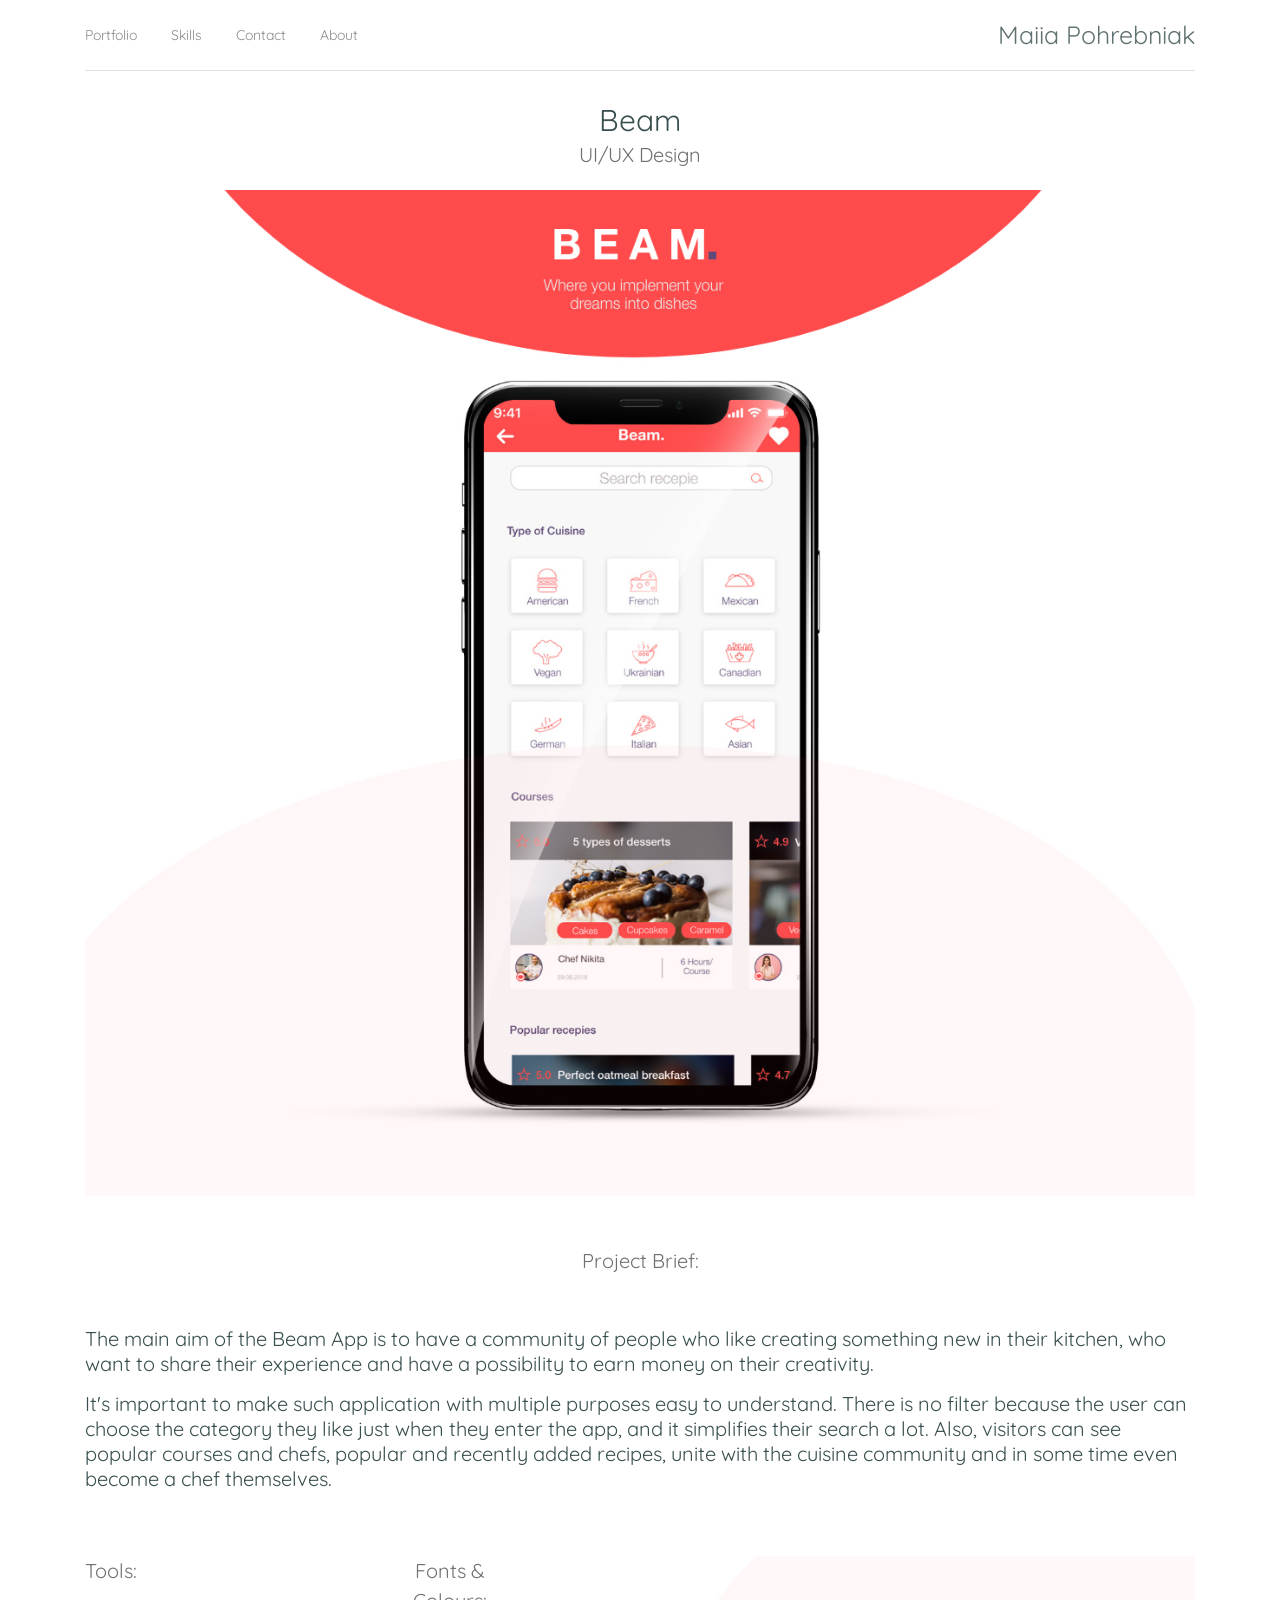
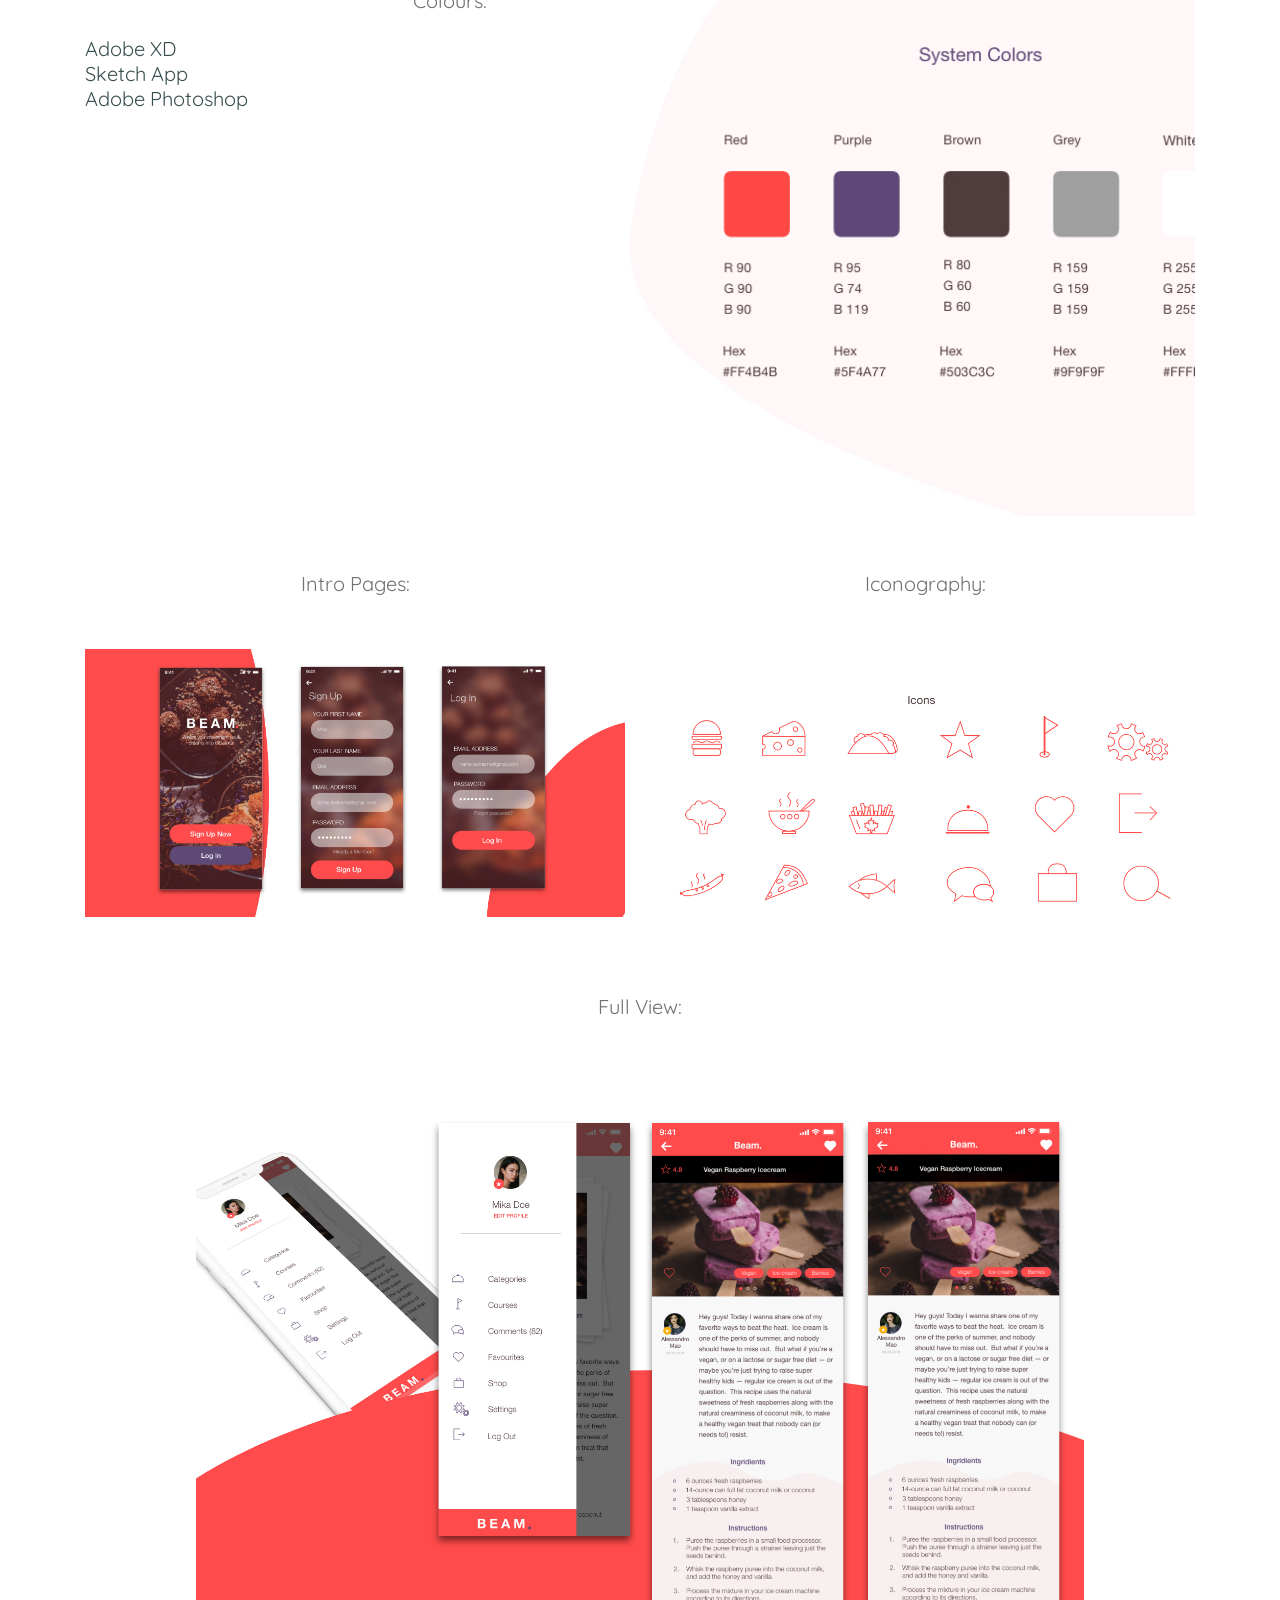
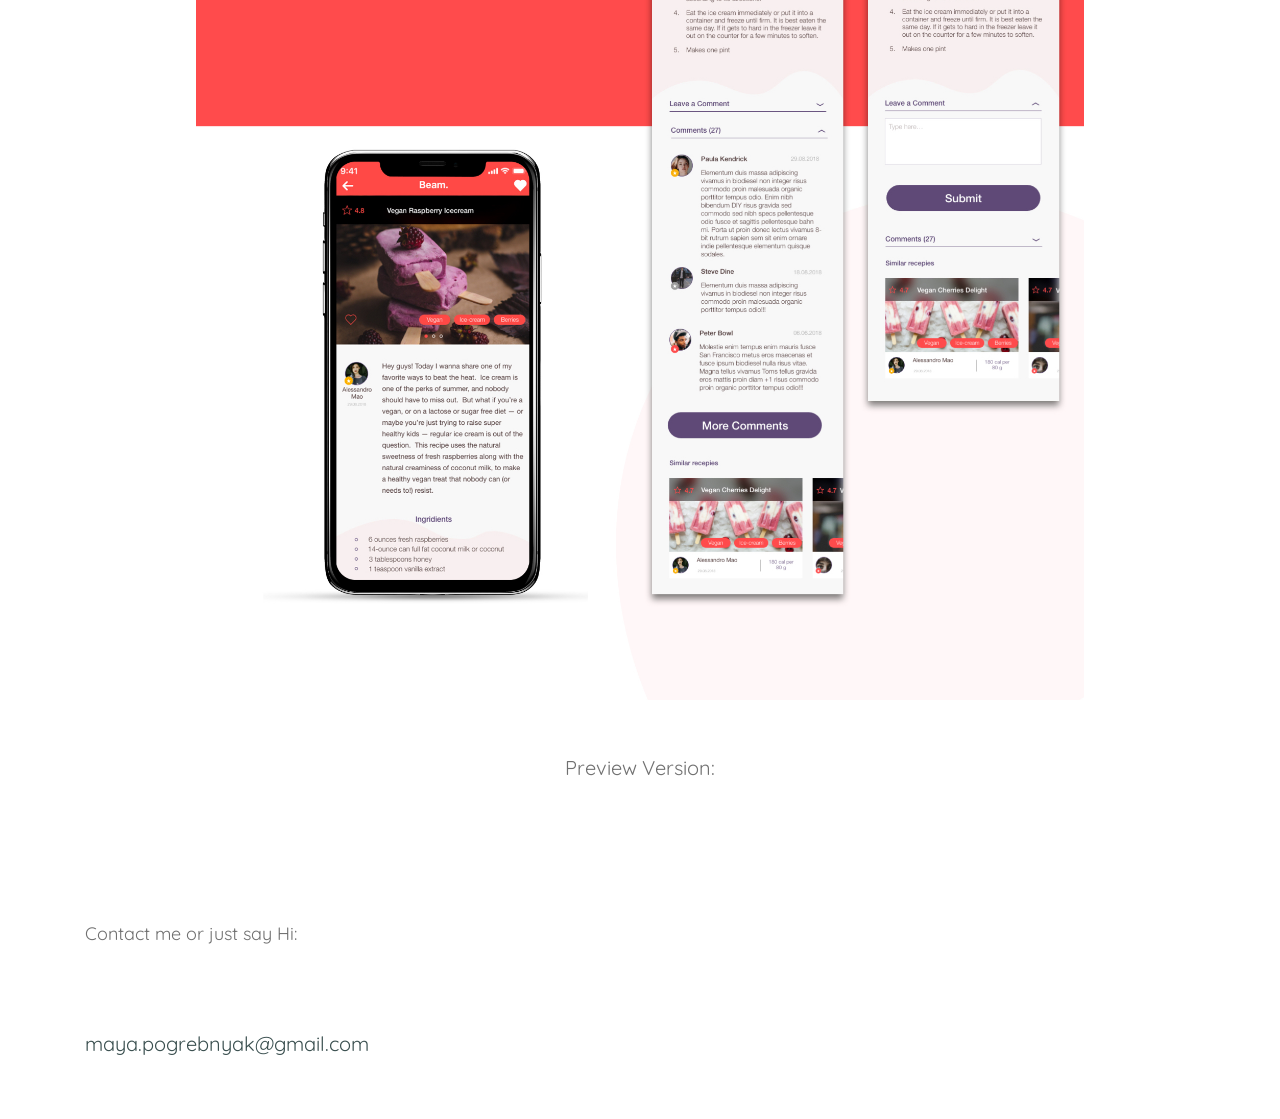
==== beam.html @ 45be72ef "Add the description of the projects" ====
<!DOCTYPE html>
<html lang="en">
<head>
    <meta charset="UTF-8">
    <title>Maiia Pohrebniak</title>
    <meta name="viewport" content="width=device-width, initial-scale=1, shrink-to-fit=no">
    <meta http-equiv="X-UA-Compatible" content="IE=edge,chrome=1" />
    <link rel="stylesheet" href="https://stackpath.bootstrapcdn.com/bootstrap/4.1.3/css/bootstrap.min.css" integrity="sha384-MCw98/SFnGE8fJT3GXwEOngsV7Zt27NXFoaoApmYm81iuXoPkFOJwJ8ERdknLPMO" crossorigin="anonymous">
    <link href="https://fonts.googleapis.com/css?family=Josefin+Slab" rel="stylesheet">
    <link href="https://fonts.googleapis.com/css?family=Inconsolata" rel="stylesheet">
    <link href="https://fonts.googleapis.com/css?family=Quicksand:300,400,500,700" rel="stylesheet">
    <link href="https://fonts.googleapis.com/css?family=Roboto" rel="stylesheet">
    <link href="https://fonts.googleapis.com/css?family=Open+Sans" rel="stylesheet">
    <link rel="stylesheet" href="css/owl.carousel.min.css">
    <link rel="stylesheet" href="css/owl.theme.default.min.css">
    <script src="https://use.fontawesome.com/f912f3b241.js"></script>
    <link rel="stylesheet" href="css/reset.css">
    <link rel="stylesheet" href="css/style.css">
    <script src="js/script.js" defer></script>
    <script src="js/particles.js"></script>
</head>
<body>
<div class="mobile-menu--wrapper">
    <ul class="nav-list">
        <li><a href="portfolio.html" class="scroll">Portfolio</a></li>
        <li><a href="index.html#skills-link" class="scroll">Skills</a></li>
        <li><a href="#contacts-link" class="scroll">Contact</a></li>
        <li><a href="index.html#about-me-link" class="scroll">About</a></li>
    </ul>
</div>
<div class="website-content">
    <header class="container">
        <div class="row">
            <div class="col-12">
                <div id='header-wrapper' class="header-wrapper">
                    <div class="row">
                        <i class="fa fa-bars fa-4x menu-toggler d-md-none col-3"></i>
                        <nav class="col-12 col-md-8 d-none d-md-block">
                            <ul class="nav-list">
                                <li><a href="portfolio.html" class="scroll">Portfolio</a></li>
                                <li><a href="index.html#skills-link" class="scroll">Skills</a></li>
                                <li><a href="#contacts-link" class="scroll">Contact</a></li>
                                <li><a href="index.html#about-me-link" class="scroll">About</a></li>
                            </ul>
                        </nav>
                        <div class="col-9 col-md-4">
                            <div class="logo"><a href="index.html">Maiia Pohrebniak</a></div>
                        </div>
                    </div> <!-- row end -->
                </div><!-- header-wrapper end -->
            </div>
        </div>
    </header>
    <div class="container">
        <!--<div id="particles-js"></div>-->
        <div id="main-wrapper" class="row main-works-wrapper">
            <div class="work-main-info-wrapper col-12">
                <div class="row">
                    <div class="work-title-wrapper col-12">
                        <h1 class="work-title ">Beam</h1>
                        <p class="work-design">UI/UX Design</p>
                    </div>
                    <a href="imgs/Main@2x.jpg" target="_blank" class="intro-img-block col-12">
                        <img src="imgs/Main@2x.jpg" alt="">
                    </a>
                </div>
            </div>


            <div class="col-12 work-main-info-wrapper">
                <div class="row">
                    <h2 class="project-title col-12">Project Brief:</h2>
                    <div class="work-description col-12">
                        <p>The main aim of the Beam App is to have a community of people who like creating
                            something new in their kitchen, who want to share their experience and have a
                            possibility to earn money on their creativity.</p>
                        <p>It's important to make such application with multiple purposes easy to understand.
                            There is no filter because the user can choose the category they like just when they
                            enter the app, and it simplifies their search a lot. Also, visitors can see popular courses
                            and chefs, popular and recently added recipes, unite with the cuisine community and in
                            some time even become a chef themselves.</p>
                    </div>
                    <div class="work-tools-wrapper col-12 col-md-3">
                        <h2 class="project-title">Tools:</h2>
                        <ul class="tools-description">
                            <li>Adobe XD</li>
                            <li>Sketch App</li>
                            <li>Adobe Photoshop</li>
                        </ul>
                    </div>
                    <div class="work-fonts-wrapper col-12 col-md-2">
                        <h2 class="project-title">Fonts & <br> Colours:</h2>
                    </div>
                    <a href="imgs/Icons_set@2x.png" target="_blank" class="work-fonts-colours-img-wrapper col-12 col-md-7">
                        <img src="imgs/Icons_set@2x.png" alt="">
                    </a>
                </div>
            </div>
            <div class="work-main-info-wrapper col-12">
                <div class="row">
                    <div class="main-page-wrapper col-12 col-md-6">
                        <h2 class="project-title">Intro Pages:</h2>
                        <a  href="imgs/main_pages@2x.jpg" target="_blank"  class="main-page-img-block">
                            <img src="imgs/main_pages@2x.jpg" alt="">
                        </a>
                    </div>
                    <div class="main-page-wrapper col-12 col-md-6">
                        <h2 class="project-title">Iconography:</h2>
                        <a  href="imgs/Icons_Beam.png" target="_blank"  class="main-page-img-block">
                            <img src="imgs/Icons_Beam.png" alt="">
                        </a>
                    </div>
                </div>
            </div>

            <div class="work-main-info-wrapper col-12">
                <div class="row">
                    <div class="main-page-wrapper col-12">
                        <h2 class="project-title">Full View:</h2>
                        <a  href="imgs/Other_pages@2x.jpg" target="_blank"
                            class="main-page-img-block main-page-img-block-sm">
                            <img src="imgs/Other_pages@2x.jpg" alt="">
                        </a>
                    </div>
                </div>
            </div>
            <div class="work-main-info-wrapper col-12">
                <div class="row">
                    <div class="main-page-wrapper col-12">
                        <div class="row">
                            <h2 class="project-title col-12">Preview Version:</h2>
                            <a  href="imgs/Cuisine_video.gif" target="_blank"  class=" img-gif col-12">
                                <img src="imgs/Cuisine_video.gif" alt="">
                            </a>
                            <!--<a  href="imgs/Presentation_main%20–%205@2x.jpg" target="_blank"-->
                            <!--class="main-page-img-block mobile-img col-12 ">-->
                            <!--<img src="imgs/Presentation_main%20–%205@2x.jpg" alt="">-->
                            <!--</a>-->

                        </div>

                    </div>
                </div>
            </div>





        </div> <!-- main-wrapper ends -->

        <footer id="contacts-link" class="row">

            <div class="contacts-block col-12">
                <div class="footer-title-block">
                    <h2 class="footer-title">Contact me or just say Hi:</h2>
                </div>
                <div class="contacts-wrapper">
                    <!--<div class="contacts-block">-->
                    <!--&lt;!&ndash;<h3 class="contacts-title">Phone:</h3>&ndash;&gt;-->
                    <!--<div class="contacts-text">+1236.866.0409</div>-->
                    <!--</div>-->
                    <div class='socials-wrapper'>
                        <ul class="socials-block">
                            <li><a href="https://www.facebook.com/mia.bee.988" class='socials soc-fb'  target='_blank'><i class="fa fa-facebook-f" aria-hidden="true"></i></a></li>
                            <!--<li><a href="https://github.com/ask888" class='socials soc-git' target='_blank'><i class="fa fa-github-square" aria-hidden="true"></i></a></li>-->
                            <li><a href="https://www.behance.net/mayapogreb0b42" class='socials soc-insta' target='_blank'><i class="fa fa-behance" aria-hidden="true"></i></a></li>
                            <li><a href="https://www.linkedin.com/in/maiia-pohrebniak-919833a4/" class='socials soc-linkin' target='_blank'><i class="fa fa-linkedin" aria-hidden="true"></i></a></li>


                        </ul>
                    </div>
                    <div class="contacts-block">
                        <!--<h3 class="contacts-title">E-mail:</h3>-->
                        <div class="contacts-text">maya.pogrebnyak@gmail.com</div>
                    </div>

                </div>
            </div>


            <!--<div class="copyrights-wrapper">-->
            <!--<p class="copyrights">Copyrights &copy; 2017-2018 All Rights Reserved</p>-->
            <!--</div>-->
        </footer>

    </div>
</div>
<script src="js/jquery.min.js"></script>
<script src="js/owl.carousel.min.js"></script>
<!--<script src="https://code.jquery.com/jquery-3.3.1.slim.min.js" integrity="sha384-q8i/X+965DzO0rT7abK41JStQIAqVgRVzpbzo5smXKp4YfRvH+8abtTE1Pi6jizo" crossorigin="anonymous"></script>-->
<script src="https://cdnjs.cloudflare.com/ajax/libs/popper.js/1.14.3/umd/popper.min.js" integrity="sha384-ZMP7rVo3mIykV+2+9J3UJ46jBk0WLaUAdn689aCwoqbBJiSnjAK/l8WvCWPIPm49" crossorigin="anonymous"></script>
<script src="https://stackpath.bootstrapcdn.com/bootstrap/4.1.3/js/bootstrap.min.js" integrity="sha384-ChfqqxuZUCnJSK3+MXmPNIyE6ZbWh2IMqE241rYiqJxyMiZ6OW/JmZQ5stwEULTy" crossorigin="anonymous"></script>

</body>
</html>
---- css/style.css ----
/* fonts */
/*font-family: 'Inconsolata', monospace;
font-family: 'Josefin Slab', serif;
font-family: 'Quicksand', sans-serif;
font-family: 'Open Sans', sans-serif;
font-family: 'Open Sans', sans-serif;*/
li {
    list-style: none;
}

/* basic styles */
* {
    box-sizing: border-box;
}

.clearfix::after {
    clear: both;
    display: block;
    content: "";
}

/* basic styles end */
/* header */
.particles-block {
    left: 0;
    position: absolute;
    z-index: -2;
}
header {
    position: fixed;
    left: 50%;
    transform: translateX(-50%);
    z-index: 170;
}
.header-wrapper {
    border-bottom: 1px solid #dadada;
    background: #ffffff;
    opacity: 0.8;
    transition: all ease .5s;
}

.nav-list li {
    display: inline-block;
    margin-right: 50px;
}

.nav-list a {
    text-decoration: none;
    font: 17px/70px 'Quicksand', sans-serif;
    /*font: 20px/70px "Inconsolata", monospace;*/
    color: #707070;
    position: relative;
}

.nav-list a:after {
    background-color: black;
    display: block;
    content: "";
    height: 2px;
    width: 0%;
    left: 50%;
    position: absolute;
    -webkit-transition: width 0.3s ease-in-out;
    -moz--transition: width 0.3s ease-in-out;
    transition: width 0.3s ease-in-out;
    -webkit-transform: translateX(-50%);
    -moz-transform: translateX(-50%);
    transform: translateX(-50%);
}

.nav-list a:hover:after,
.nav-list a:focus:after {
    width: 100%;
}

.logo {
    font: 31px/70px 'Quicksand', sans-serif;
    /*font: 35px/35px "Inconsolata", monospace;*/
    /*float: right;*/
    /*text-transform: uppercase;*/
    justify-content: flex-end;
    display: flex;
}

.logo a {
    text-decoration: none;
    color: #394E4E;
}

#slider-wrapper {
    padding-top: 100px;
    text-align: center;
    /*margin-bottom: 80px;*/

}

.slider-list li {
    font-size: 70px;
    line-height: 1.2;
    font-family: 'Open Sans', sans-serif;
    /*font-family: 'Josefin Slab', serif;*/
    font-weight: bold;
}
.owl-carousel .owl-stage-outer  {
    margin-bottom: 80px;
}

/* header end */
/* main */
.main-text {
    padding: 200px 0 100px;
    text-align: center;
}

h1 {
    font-size: 70px;
    line-height: 1.2;
    font-family: "Josefin Slab", serif;
    font-weight: bold;
}

.green {
    background: linear-gradient(to right, #25e7d8 20%, #82f07d 40%, #82f07d 60%, #25e7d8 80%);
    background-size: 200% auto;
    background-clip: text;
    text-fill-color: transparent;
    -webkit-background-clip: text;
    -webkit-text-fill-color: transparent;
    animation: shine 12s linear infinite;
}

.green a {
    color: blue;
}

.purple {
    background: linear-gradient(to right, #E92BFF 20%, #4646FF 40%, #4646FF 60%, #E92BFF 80%);
    background-size: 200% auto;
    background-clip: text;
    text-fill-color: transparent;
    -webkit-background-clip: text;
    -webkit-text-fill-color: transparent;
    animation: shine 12s linear infinite;
}

.portfolio-wrapper {
    display: flex;
    flex-direction: row;
    flex-wrap: wrap;
    justify-content: space-between;
}

.img-wrapper {
    overflow: hidden;
    height: 400px;
    opacity: 1;
    margin-bottom: 70px;
}
.img-wrapper a {
    display: block;
}
/*.img-wrapper:hover {*/
    /*opacity: 1;*/
/*}*/

.img-block {
    background: #ffffff;
    border: 1px solid #dcd8d8;
    z-index: 3;
    display: block;
    cursor: pointer;
    min-height: 300px;
    -moz-transition: all 0.9s ease-out;
    -o-transition: all 0.9s ease-out;
    -webkit-transition: all 0.9s ease-out;
    background-repeat: no-repeat;
    position: relative;
}
.img-block img {
    width: 100%;
    max-height: 300px;
    object-fit: contain;
    transition: 0.6s;
    display: block;
    margin: 0 auto;
}

.img-block img:hover {
    opacity: 0;
    -webkit-transform: scale(1.05);
    -moz-transform: scale(1.05);
    -ms-transform: scale(1.05);
    -o-transform: scale(1.05);
    transform: scale(1.05);
    transition: 0.6s;
}

/*.img-block:hover > .portfolio-text {*/
    /*top: 0px;*/
    /*min-height: 80px;*/
    /*transition: 0.6s;*/
    /*padding-left: 20px;*/
    /*padding-top: 20px;*/
/*}*/

.img-description {
    display: block;
    text-align: center;
    /*margin-top: 30px;*/
    text-decoration: none;
    color: #3d4f5f;
    font: 20px/30px 'Quicksand', sans-serif;
    cursor: pointer;
    top: 50%;
    left: 50%;
    transform: translate(-50%, -50%);
    /*opacity: 0;*/
    z-index: -40;
    position: absolute;
}

.img-description:after {
    background-color: black;
    display: block;
    content: "";
    height: 2px;
    width: 0%;
    left: 50%;
    position: absolute;
    -webkit-transition: width 0.3s ease-in-out;
    -moz--transition: width 0.3s ease-in-out;
    transition: width 0.3s ease-in-out;
    -webkit-transform: translateX(-50%);
    -moz-transform: translateX(-50%);
    transform: translateX(-50%);
}

.img-description:hover:after,
.img-description:focus:after {
    width: 100%;
}


/*.portfolio-text {*/
    /*position: absolute;*/
    /*color: #ffffff;*/
    /*top: -100px;*/
    /*font-size: 20px;*/
    /*background-color: rgba(0, 0, 0, 0.61);*/
    /*width: 100%;*/
    /*-webkit-transition: height, top 0.5s ease-in-out;*/
    /*-moz--transition: height, top 0.5s ease-in-out;*/
    /*transition: height, top 0.5s ease-in-out;*/
    /*padding: 10px;*/
    /*font-family: "Josefin Slab", serif;*/
/*}*/

.skills-wrapper, #about-me-link, #slider-wrapper {
    margin-bottom: 50px;
}
/*.about-me-text-block {*/
    /*width: 70%;*/
    /*margin-left: 50px;*/
/*}*/
/*.about-me-img-block {*/
    /*width: 30%;*/
/*}*/
.about-me-img-block img {
    width: 100%;
}

.about-me-wrapper {
    display: flex;

}

.skills-wrapper .skills-title, .about-me-title, .footer-title {
    font: 20px/70px 'Quicksand', sans-serif;
    color: #707070;
}
.about-me-text {
    font: 20px/32px 'Quicksand', sans-serif;
    margin-bottom: 20px;
    color: #394E4E;
}
.skills-wrapper .skills-list {
    padding-left: 0;
}
.skills-wrapper .skills-list li {
    font: bold 60px/75px 'Quicksand', serif;
    color: #394E4E;
    letter-spacing: 1px;
    display: inline-block;
    padding-right: 38px;
    position: relative;
    margin-right: 17px;
}
.skills-wrapper .skills-list li:after {
    content: "";
    width: 18px;
    height: 18px;
    position: absolute;
    top: 50%;
    right: 2px;
    margin-top: -6px;
    display: block;
    background: #000;
    -webkit-border-radius: 50%;
    -moz-border-radius: 50%;
    border-radius: 50%;
}
/* added slider styles */

.slider-link {
    display: flex;
    text-decoration: none;
    cursor: pointer!important;
}
.slider-link:hover {
    text-decoration: none;
    cursor: pointer!important;
}
.slider-img {
    width: 60%;
}
.owl-carousel .owl-item img {
    max-width: 100%;
    width: auto;
    max-height: 400px;
    margin: 0 auto;
}

.slider-text {
    width: 40%;
    display: flex;
    justify-content: center;
    flex-direction: column;
}
.slider-text h2 {
    margin-bottom: 20px;
}
.slider-text h2, .slider-text p {
    font: 20px/30px 'Quicksand';
}
.slider-text h2{
    background: linear-gradient(to right, #65b1b3 20%,#4646FF 40%,#4646FF 60%, #65b1b3 80%);
}
.slider-text p{
    background: linear-gradient(to right, #4646ff 20%, #65b1b3 40%, #65b1b3 60%, #4646ff 80%);
}
.slider-text h2, .slider-text p {
    text-decoration: none;
    background-size: 200% auto;
    background-clip: text !important;
    text-fill-color: transparent !important;
    -webkit-background-clip: text !important;
    -webkit-text-fill-color: transparent !important;
    animation: shine 12s linear infinite;
    color: blue;
}

.owl-carousel .owl-nav button.owl-prev{
    background: url('../imgs/arrow_prev.svg') no-repeat 0 0;
    display: inline-block;
    width: 82px;
    height: 15px;
    float: left;
    cursor: pointer;
}
.owl-carousel .owl-nav button.owl-next{
    background: url('../imgs/arrow_next.svg') no-repeat 0 0;
    display: inline-block;
    width: 82px;
    height: 15px;
    float: right;
    cursor: pointer;
}
.owl-nav::after {
    clear: both;
    display: block;
    content: "";
}
.owl-carousel .owl-nav button.owl-prev:focus, .owl-carousel .owl-nav button.owl-next:focus {
    outline: none;
    cursor: pointer;
}

/* added slider styles end */


.slider-list .owl-item:nth-child(9n + 1) a {
    background: linear-gradient(to right,#25e7d8 20%,#82f07d 40%,#82f07d 60%,#25e7d8 80%);
}

.slider-list .owl-item:nth-child(9n + 2) a {
    background: linear-gradient(to right,#E92BFF 20%,#4646FF 40%,#4646FF 60%,#E92BFF 80%);
}

.slider-list .owl-item:nth-child(9n + 3) a {
    color: #fae163;
    background: linear-gradient(to right, #fae163 20%,#f60045 40%,#f60045 60%,#FAE163 80%);
}

.slider-list .owl-item:nth-child(9n + 4) a {
    color: #f60045;
    background: linear-gradient(to right, #fa4ac7 20%,#f60045 40%,#f60045 60%,#fa4ac7 80%);
}

.slider-list .owl-item:nth-child(9n + 5) a {
    color: #06a2ff;
    background: linear-gradient(to right,#1ae5dc 20%,#06a2ff 40%,#06a2ff 60%,#1ae5dc 80%);
}

.slider-list .owl-item:nth-child(9n + 6) a {
    color: #d90662;
    background: linear-gradient(to right, #d90662 20%,#de1fc4 40%,#de1fc4 60%,#d90662 80%);
}

.slider-list .owl-item:nth-child(9n + 7) a {
    color: #f42f5e;
    background: linear-gradient(to right,#f42f5e 20%,#ff7620 40%,#ff7620 60%,#f42f5e 80%);
}

.slider-list .owl-item:nth-child(9n + 8) a {
    color: #ff9a2e;
    background: linear-gradient(to right, #fae163 20%,#ff9a2e 40%,#ff9a2e 60%, #fae163 80%);
}

.slider-list .owl-item:nth-child(9n + 9) a {
    color: #4646ff;
    background: linear-gradient(to right, #4646ff 20%,#e82aff 40%,#e82aff 60%, #4646ff 80%);
}

.slider-list .owl-item li a {
    text-decoration: none;
    background-size: 200% auto;
    background-clip: text !important;
    text-fill-color: transparent !important;
    -webkit-background-clip: text !important;
    -webkit-text-fill-color: transparent !important;
    animation: shine 12s linear infinite;
    color: blue;
}

.skills-wrapper .skills-list li:nth-child(1):after {
    background-color: #4646ff;
    background-image: -webkit-gradient(radial, 0% 0%, 0, 0% 0%, 200, from(#4646ff), to(#e82aff));
    background-image: -webkit-radial-gradient(0% 0%, #e82aff, #4646ff);
    background-image: -moz-radial-gradient(0% 0%, #e82aff, #4646ff);
    background-image: -o-radial-gradient(0% 0%, #e82aff, #4646ff);
    background-image: -ms-radial-gradient(0% 0%, #e82aff, #4646ff);
}
.skills-wrapper .skills-list li:nth-child(2):after {
    background-color: #efee6d;
    background-image: -webkit-gradient(radial, 0% 0%, 0, 0% 0%, 200, from(#efee6d), to(#25e7d8));
    background-image: -webkit-radial-gradient(0% 0%, #25e7d8, #efee6d);
    background-image: -moz-radial-gradient(0% 0%, #25e7d8, #efee6d);
    background-image: -o-radial-gradient(0% 0%, #25e7d8, #efee6d);
    background-image: -ms-radial-gradient(0% 0%, #25e7d8, #efee6d);
}
.skills-wrapper .skills-list li:nth-child(3):after {
    background-color: #272e58;
    background-image: -webkit-gradient(radial, 0% 0%, 0, 0% 0%, 200, from(#272e58), to(#565aa1));
    background-image: -webkit-radial-gradient(0% 0%, #565aa1, #272e58);
    background-image: -moz-radial-gradient(0% 0%, #565aa1, #272e58);
    background-image: -o-radial-gradient(0% 0%, #565aa1, #272e58);
    background-image: -ms-radial-gradient(0% 0%, #565aa1, #272e58);
}
.skills-wrapper .skills-list li:nth-child(4):after {
    background-color: #f60045;
    background-image: -webkit-gradient(radial, 0% 0%, 0, 0% 0%, 200, from(#f60045), to(#fa4ac7));
    background-image: -webkit-radial-gradient(0% 0%, #fa4ac7, #f60045);
    background-image: -moz-radial-gradient(0% 0%, #fa4ac7, #f60045);
    background-image: -o-radial-gradient(0% 0%, #fa4ac7, #f60045);
    background-image: -ms-radial-gradient(0% 0%, #fa4ac7, #f60045);
}
.skills-wrapper .skills-list li:nth-child(5):after {
    background-color: #06a2ff;
    background-image: -webkit-gradient(radial, 0% 0%, 0, 0% 0%, 200, from(#06a2ff), to(#1ae5dc));
    background-image: -webkit-radial-gradient(0% 0%, #1ae5dc, #06a2ff);
    background-image: -moz-radial-gradient(0% 0%, #1ae5dc, #06a2ff);
    background-image: -o-radial-gradient(0% 0%, #1ae5dc, #06a2ff);
    background-image: -ms-radial-gradient(0% 0%, #1ae5dc, #06a2ff);
}
.skills-wrapper .skills-list li:nth-child(6):after {

    background-color: #d90662;
    background-image: -webkit-gradient(radial, 0% 0%, 0, 0% 0%, 200, from(#d90662), to(#de1fc4));
    background-image: -webkit-radial-gradient(0% 0%, #de1fc4, #d90662);
    background-image: -moz-radial-gradient(0% 0%, #de1fc4, #d90662);
    background-image: -o-radial-gradient(0% 0%, #de1fc4, #d90662);
    background-image: -ms-radial-gradient(0% 0%, #de1fc4, #d90662);
}
.skills-wrapper .skills-list li:nth-child(7):after {

    background-color: #f42f5e;
    background-image: -webkit-gradient(radial, 0% 0%, 0, 0% 0%, 200, from(#f42f5e), to(#ff7620));
    background-image: -webkit-radial-gradient(0% 0%, #ff7620, #f42f5e);
    background-image: -moz-radial-gradient(0% 0%, #ff7620, #f42f5e);
    background-image: -o-radial-gradient(0% 0%, #ff7620, #f42f5e);
    background-image: -ms-radial-gradient(0% 0%, #ff7620, #f42f5e);
}
.skills-wrapper .skills-list li:nth-child(8):after {

    background-color: #ff9a2e;
    background-image: -webkit-gradient(radial, 0% 0%, 0, 0% 0%, 200, from(#ff9a2e), to(#f3fd2c));
    background-image: -webkit-radial-gradient(0% 0%, #f3fd2c, #ff9a2e);
    background-image: -moz-radial-gradient(0% 0%, #f3fd2c, #ff9a2e);
    background-image: -o-radial-gradient(0% 0%, #f3fd2c, #ff9a2e);
    background-image: -ms-radial-gradient(0% 0%, #f3fd2c, #ff9a2e);
}
.skills-wrapper .skills-list li:nth-child(9):after {
    background-color: #4646ff;
    background-image: -webkit-gradient(radial, 0% 0%, 0, 0% 0%, 200, from(#4646ff), to(#e82aff));
    background-image: -webkit-radial-gradient(0% 0%, #e82aff, #4646ff);
    background-image: -moz-radial-gradient(0% 0%, #e82aff, #4646ff);
    background-image: -o-radial-gradient(0% 0%, #e82aff, #4646ff);
    background-image: -ms-radial-gradient(0% 0%, #e82aff, #4646ff);
}
.skills-wrapper .skills-list li:nth-child(10):after {
    background-color: #86ef78;
    background-image: -webkit-gradient(radial, 0% 0%, 0, 0% 0%, 200, from(#86ef78), to(#25e7d8));
    background-image: -webkit-radial-gradient(0% 0%, #25e7d8, #86ef78);
    background-image: -moz-radial-gradient(0% 0%, #25e7d8, #86ef78);
    background-image: -o-radial-gradient(0% 0%, #25e7d8, #86ef78);
    background-image: -ms-radial-gradient(0% 0%, #25e7d8, #86ef78);
}
.skills-wrapper .skills-list li:nth-child(11):after {
    background-color: #272e58;
    background-image: -webkit-gradient(radial, 0% 0%, 0, 0% 0%, 200, from(#272e58), to(#565aa1));
    background-image: -webkit-radial-gradient(0% 0%, #565aa1, #272e58);
    background-image: -moz-radial-gradient(0% 0%, #565aa1, #272e58);
    background-image: -o-radial-gradient(0% 0%, #565aa1, #272e58);
    background-image: -ms-radial-gradient(0% 0%, #565aa1, #272e58);
}
.skills-wrapper .skills-list li:nth-child(12):after {
    background-color: #f42f5e;
    background-image: -webkit-gradient(radial, 0% 0%, 0, 0% 0%, 200, from(#f42f5e), to(#ff7620));
    background-image: -webkit-radial-gradient(0% 0%, #ff7620, #f42f5e);
    background-image: -moz-radial-gradient(0% 0%, #ff7620, #f42f5e);
    background-image: -o-radial-gradient(0% 0%, #ff7620, #f42f5e);
    background-image: -ms-radial-gradient(0% 0%, #ff7620, #f42f5e);
}



/* main end */
/* footer */
footer {
    margin-bottom: 50px;
}
#contacts-link {
    display: flex;
    justify-content: space-between;
}

.footer-title {
    /*font:  35px/40px 'Quicksand', sans-serif;*/
    margin-bottom: 50px;
}

.contacts-title {
    font: bold 25px/30px 'Open Sans', serif;
}

.contacts-text {
    font: 20px/50px 'Quicksand', sans-serif;
    color: #394E4E;
}

.socials-wrapper {
    /*display: flex;*/
    /*!*justify-content: flex-end;*!*/
    /*align-items: flex-end;*/
}
.socials-block {
    display: flex;
    /*justify-content: ;*/
    flex-direction: row;
}
.socials-wrapper .socials-block li {
    margin-right: 30px;
}
.socials-wrapper .socials-block li:hover {
    opacity: 0.7;
}
.socials-wrapper .socials-block i {
    font-size: 27px;
    text-decoration: none;
    background-size: 200% auto;
    background-clip: text !important;
    text-fill-color: transparent !important;
    -webkit-background-clip: text !important;
    -webkit-text-fill-color: transparent !important;
    animation: shine 12s linear infinite;
    /*color: blue;*/
}
.socials-wrapper .socials-block li:nth-child(1) a i {
    /*color: #f42f5e;*/
    background: #4646ff;
    background: -moz-linear-gradient(left, #4646ff 0%, #e92bff 100%);
    background: -webkit-linear-gradient(left, #4646ff 0%,#e92bff 100%);
    background: linear-gradient(to right, #4646ff 0%,#e92bff 100%);
    filter: progid:DXImageTransform.Microsoft.gradient( startColorstr='#4646ff', endColorstr='#e92bff',GradientType=1 );
}
/*.socials-wrapper .socials-block li:nth-child(2) a i {*/
    /*color: #e82aff;*/
/*}*/
.socials-wrapper .socials-block li:nth-child(2) a i {
    /*color: #25e7d8;*/
    background: #25e7d8;
    background: -moz-linear-gradient(left, #25e7d8 0%, #f1f429 100%);
    background: -webkit-linear-gradient(left, #25e7d8 0%,#f1f429 100%);
    background: linear-gradient(to right, #25e7d8 0%,#f1f429 100%);
    filter: progid:DXImageTransform.Microsoft.gradient( startColorstr='#25e7d8', endColorstr='#f1f429',GradientType=1 );
}
.socials-wrapper .socials-block li:nth-child(3) a i {
    /*color: #06a2ff;*/
    background: #066bd1;
    background: -moz-linear-gradient(left, #066bd1 0%, #2bfffb 100%);
    background: -webkit-linear-gradient(left, #066bd1 0%,#2bfffb 100%);
    background: linear-gradient(to right, #066bd1 0%,#2bfffb 100%);
    filter: progid:DXImageTransform.Microsoft.gradient( startColorstr='#066bd1', endColorstr='#2bfffb',GradientType=1 );
}

.copyrights-wrapper {
    margin-top: 80px;
    padding-bottom: 50px;
}
.copyrights-wrapper .copyrights {
    text-align: center;
    font: bold 25px/30px "Inconsolata", monospace;
}

/* footer end */



/* ---- particles.js container ---- */

#particles-js {
    left: 0;
    z-index: -20;
    position: absolute;
    width: 100%;
    height: 100%;
    background-color: #ffffff;
    background-image: url("");
    background-repeat: no-repeat;
    background-size: cover;
    background-position: 50% 50%;
}

/* -------- portfolio page ----------*/
.main-portfolio-wrapper {
    padding-top: 170px;
}
.main-portfolio-block {
    margin-bottom: 50px;
    display: block;
}
.main-portfolio-img img {
    max-width: 100%;
    width: auto;
    max-height: 250px;
    text-align: center;
}
.main-portfolio-text {
    text-align: center;
    margin-top: 35px;
}
.main-portfolio-text h2, .main-portfolio-text p {
    color: #707070;
    text-decoration: none;
}
.main-portfolio-text h2:hover, .main-portfolio-text p:hover {
    text-decoration: none;
}
.main-portfolio-text p {
    margin-top: 20px;
}



/* -------- works page -----------*/
.main-works-wrapper {
    padding-top: 100px;
}
.work-title-wrapper {
    margin-bottom: 20px;
}
.work-title {
    font: 30px/40px 'Quicksand';
    text-align: center;
    color: #394E4E;
}
.work-design {
    font: 20px/30px 'Quicksand';
    text-align: center;
    color: #707070;
}
.intro-img-block img {
    width: 100%;
    display: block;
}
.project-title {
    font: 20px/30px 'Quicksand';
    color: #707070;
    text-align: center;
    margin-bottom: 50px;
}
/*.intro-img-block {*/
    /*margin-bottom: 100px;*/
/*}*/
.work-tools-wrapper h2 {
    text-align: left;
}
.work-description {
    margin-bottom: 50px;
}
.work-description p, .tools-description {
    font: 20px/25px 'Quicksand';
    color: #394E4E;
}
.work-description p {
    margin-bottom: 15px;
}
.work-fonts-colours-img-wrapper img {
    width: 100%;
}
.work-main-info-wrapper {
    margin-bottom: 50px;
}
.main-page-img-block {
    display: block;
}
.main-page-img-block img {
    width: 100%;

}
.main-page-img-block.main-page-img-block-sm {
    text-align: center;
    display: block;
}
.main-page-img-block.main-page-img-block-sm img {
    width: 80%;
}
.main-page-img-block.img-gif {
    text-align: center;
}
.main-page-img-block.img-gif img{
    max-width: 100%;
    width: auto;
    max-height: 280px;
}
.mobile-img {
    display: block;
    text-align: center;
}
.mobile-img img{
    /*display: block;*/
    width: 80%;
}
.img-gif {
    text-align: center;
}
/*.img-gif img {*/
    /*width: 100%;*/
/*}*/
.main-page-img-block.market-img img {
    max-height: 430px;
}

.video-wrapper {
    position: relative;
}

video {
    position: absolute;
    width: 75.5%;
    top: 7%;
    left: 50%;
    transform: translateX(-50%);
}
video.rest-video {
    top: 16%;
}



/* ----------- media -------------*/
@media (min-width: 769px) {
    .nav-list li {
        margin-right: 30px;
    }
    .nav-list a {
        font: 14px/70px 'Quicksand', sans-serif;
    }
    .logo {
        font: 25px/70px 'Quicksand', sans-serif;
    }
    .slider-text h2, .slider-text p {
        font: 18px/25px 'Quicksand';
    }
    .skills-wrapper .skills-list li {
        font: bold 25px/45px 'Quicksand', serif;
        padding-right: 32px;
        margin-right: 12px;
    }
    .skills-wrapper .skills-list li:after {
        width: 11px;
        height: 11px;
    }
    .skills-wrapper .skills-title, .about-me-title, .footer-title {
        font: 18px/70px 'Quicksand', sans-serif;
    }
    .main-portfolio-img {
        width: 100%;
        height: 300px;
        /*border: 1px solid black;*/
        display: flex;
        justify-content: center;
        align-items: flex-end;

    }
    .main-portfolio-img img {
        max-height: 270px;
    }
}


@media (max-width: 768px) {
    .nav-list li {
        margin-right: 10px;
    }
    .nav-list a {
        font: 18px/70px 'Quicksand', sans-serif;
        color: #f3efef;
    }
    .logo {
        font: 16px/70px 'Quicksand', sans-serif;
    }
    .owl-carousel .owl-stage-outer {
        margin-bottom: 10px;
    }
    .owl-carousel .owl-item img {
        max-height: 200px;
    }
    .slider-link {
        cursor: pointer!important;
        flex-direction: column;
        /*display: flex;*/
    }
    .slider-text h2, .slider-text p, .about-me-text {
        font: 16px/30px 'Quicksand';
    }
    .slider-img, .slider-text {
        width: 100%;
        margin-top: 20px;
    }
    .owl-nav {
        display: none;
    }
    .skills-wrapper .skills-list li {
        font: bold 22px/35px 'Quicksand', serif;
        padding-right: 32px;
        margin-right: 12px;
    }
    .skills-wrapper .skills-list li:after {
        width: 11px;
        height: 11px;
    }
    .skills-wrapper .skills-title, .about-me-title, .footer-title {
        font: 15px/70px 'Quicksand', sans-serif;
    }
    .skills-list {
        text-align: center;
    }
    .about-me-text-block {
        margin-left: 0;
        margin-top: 25px;
        text-align: justify;
    }
    .skills-wrapper, #about-me-link, #slider-wrapper {
        margin-bottom: 0px;
    }
    .socials-block {
        margin-left: 30px;
        justify-content: center;
    }
    .contacts-block, .about-me-title, .skills-title {
        text-align: center;
    }
    .main-portfolio-img {
        display: flex;
        justify-content: center;
    }
    .main-portfolio-img img {
        max-height: 160px;
    }
    .main-portfolio-text p {
        line-height: 23px;
    }
    .main-page-img-block.img-gif img {
        max-height: 250px;
        /*max-height: 120px;*/
    }
    .project-title, .work-main-info-wrapper, .work-description, .tools-description, .main-page-wrapper {
        margin-bottom: 30px;
    }
    .work-description p{
        margin-bottom: 10px;
        text-align: justify;
    }
    .work-tools-wrapper h2, .tools-description {
        text-align: center;
    }
    .tools-description {
        font-weight: bold;
    }




    .main-page-img-block.main-page-img-block-sm img {
        width: 100%;
    }
    .img-gif img {
        max-width: 100%;
    }
}


/*@media (max-width: 1200px) {*/
    /*.nav-list a {*/
        /*font: 20px/70px 'Quicksand', sans-serif;*/
    /*}*/
    /*.logo {*/
        /*font: bold 31px/28px 'Quicksand', sans-serif;*/
    /*}*/
/*}*/
.menu-toggler {
    cursor: pointer;
}

.mobile-menu--wrapper {
    position: fixed;
    opacity: 0;
    top: 0;
    bottom: 0;
    height: 100%;
    width: 0;
    overflow: hidden;
    background: #1a1a1a;
    transition: all ease .5s;
    padding: 0;
    z-index: 169;
}

.mobile-menu--wrapper .nav-list li {
    display: block;
    text-align: center;
}

.mobile-menu--wrapper .nav-list li a {
    display: block;
}

.mobile-menu--wrapper.expanded {
    opacity: 1;
    width: 100%;
    overflow: auto;
    padding: 86px 15px 15px;
}

.website-content {
    transition: all ease .5s;
}
.mobile-menu--wrapper.expanded + .website-content {
    width: 100%;
    overflow: hidden;
}
.mobile-menu--wrapper.expanded + .website-content .header-wrapper {
    background: none;
}

.mobile-menu--wrapper.expanded + .website-content .menu-toggler {
    color: #FFFFFF;
}

.mobile-menu--wrapper.expanded + .website-content .logo a {
    color: #ffffff;
    font-size: 20px;
}
.fa-4x {
    font-size: 20px;
    line-height: 70px;
}
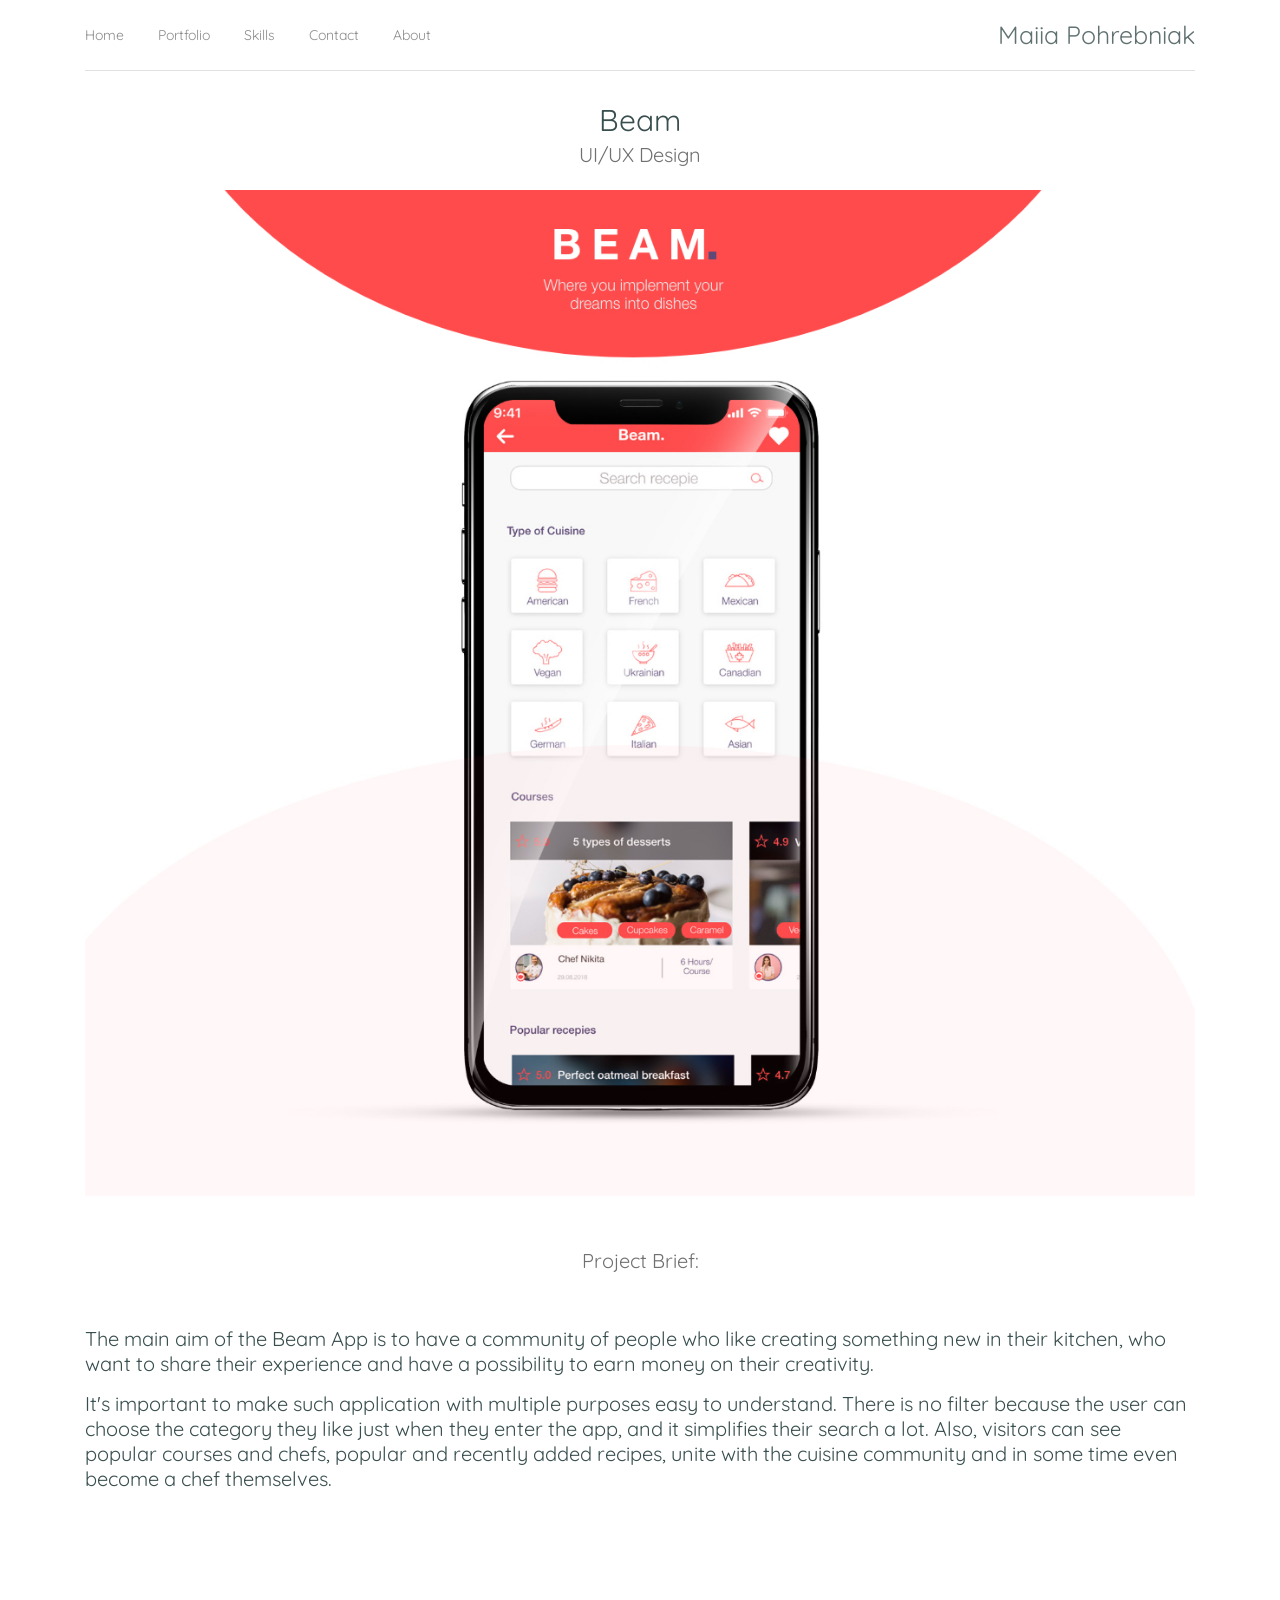
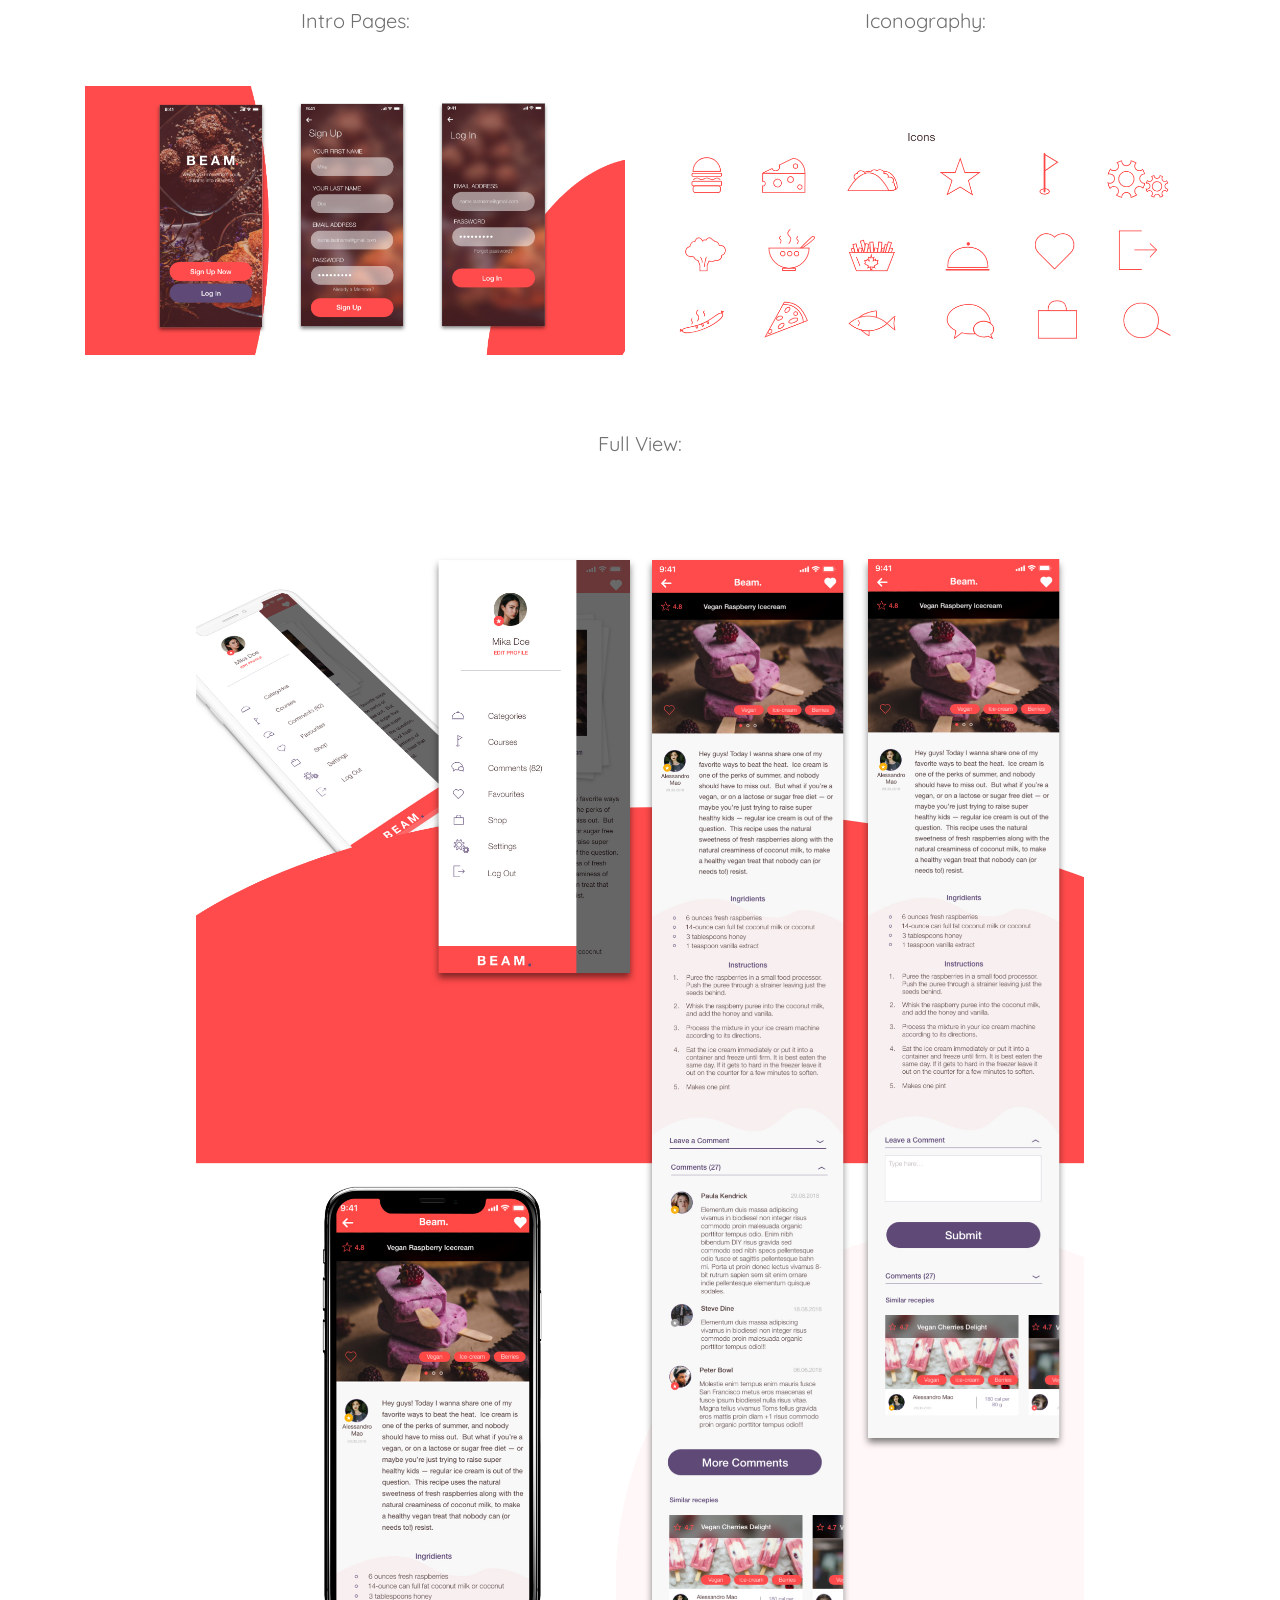
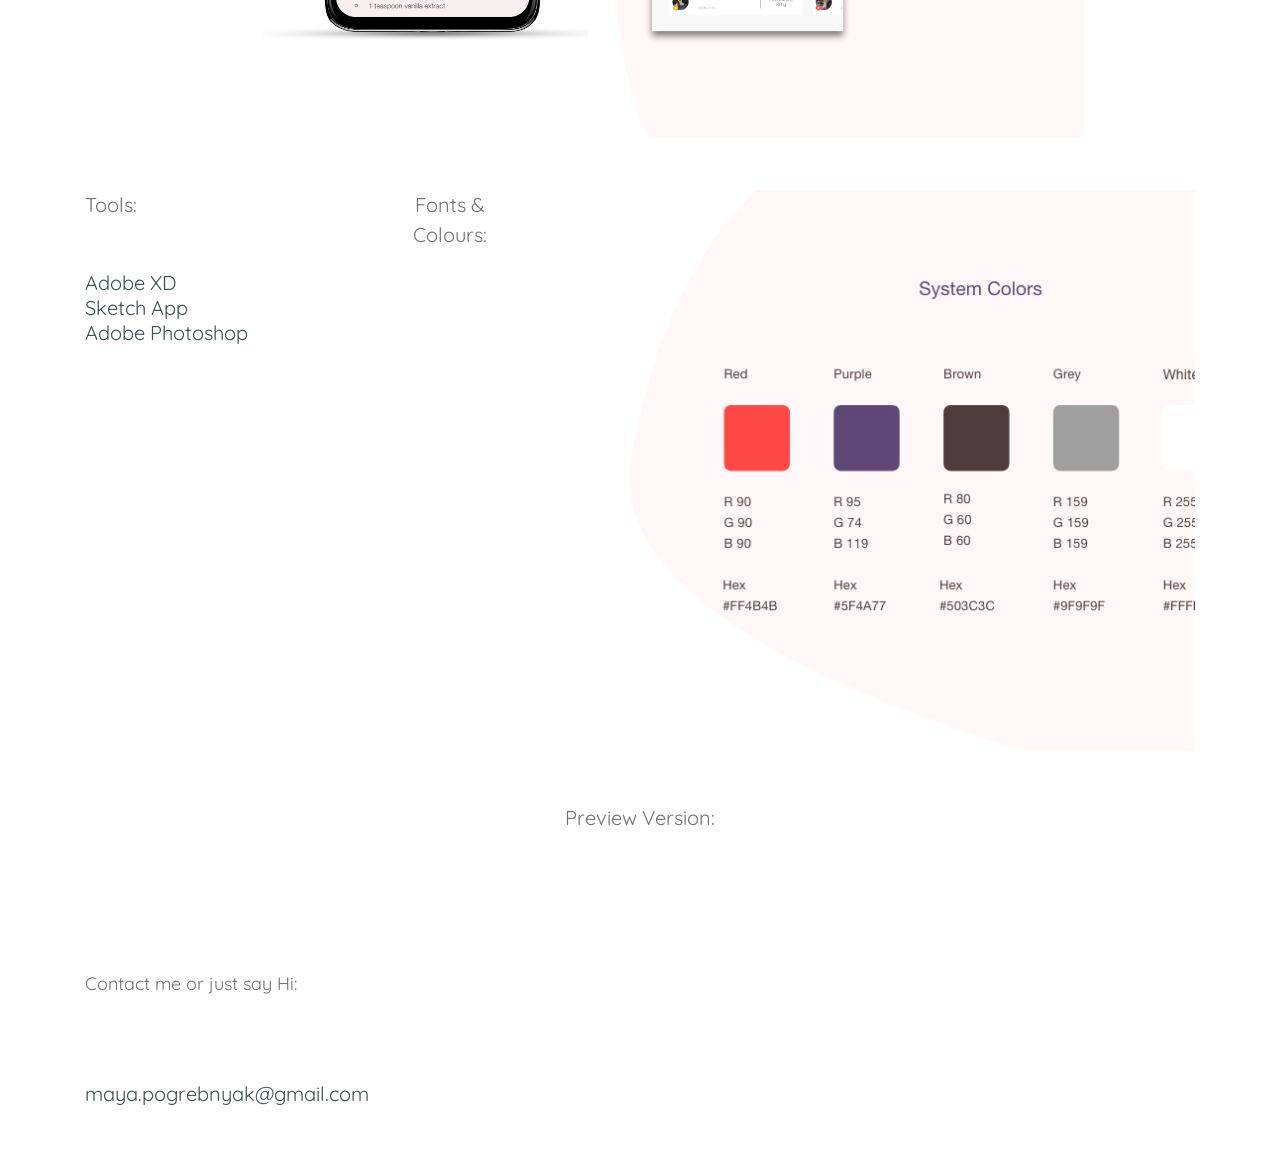
==== commit 79b7ffc3: "Add morganizer page" ====
--- a/beam.html
+++ b/beam.html
@@ -1,6 +1,16 @@
 <!DOCTYPE html>
 <html lang="en">
 <head>
+    <!-- Global site tag (gtag.js) - Google Analytics -->
+    <script async src="https://www.googletagmanager.com/gtag/js?id=UA-126650100-1"></script>
+    <script>
+        window.dataLayer = window.dataLayer || [];
+        function gtag(){dataLayer.push(arguments);}
+        gtag('js', new Date());
+
+        gtag('config', 'UA-126650100-1');
+    </script>
+
     <meta charset="UTF-8">
     <title>Maiia Pohrebniak</title>
     <meta name="viewport" content="width=device-width, initial-scale=1, shrink-to-fit=no">
@@ -14,6 +24,7 @@
     <link rel="stylesheet" href="css/owl.carousel.min.css">
     <link rel="stylesheet" href="css/owl.theme.default.min.css">
     <script src="https://use.fontawesome.com/f912f3b241.js"></script>
+    <link rel="stylesheet" href="css/magnific-popup.css">
     <link rel="stylesheet" href="css/reset.css">
     <link rel="stylesheet" href="css/style.css">
     <script src="js/script.js" defer></script>
@@ -22,6 +33,7 @@
 <body>
 <div class="mobile-menu--wrapper">
     <ul class="nav-list">
+        <li><a href="index.html" class="scroll">Home</a></li>
         <li><a href="portfolio.html" class="scroll">Portfolio</a></li>
         <li><a href="index.html#skills-link" class="scroll">Skills</a></li>
         <li><a href="#contacts-link" class="scroll">Contact</a></li>
@@ -37,6 +49,7 @@
                         <i class="fa fa-bars fa-4x menu-toggler d-md-none col-3"></i>
                         <nav class="col-12 col-md-8 d-none d-md-block">
                             <ul class="nav-list">
+                                <li><a href="index.html" class="scroll">Home</a></li>
                                 <li><a href="portfolio.html" class="scroll">Portfolio</a></li>
                                 <li><a href="index.html#skills-link" class="scroll">Skills</a></li>
                                 <li><a href="#contacts-link" class="scroll">Contact</a></li>
@@ -60,7 +73,7 @@
                         <h1 class="work-title ">Beam</h1>
                         <p class="work-design">UI/UX Design</p>
                     </div>
-                    <a href="imgs/Main@2x.jpg" target="_blank" class="intro-img-block col-12">
+                    <a href="imgs/Main@2x.jpg" class="intro-img-block col-12 popup-img">
                         <img src="imgs/Main@2x.jpg" alt="">
                     </a>
                 </div>
@@ -80,6 +93,38 @@
                             and chefs, popular and recently added recipes, unite with the cuisine community and in
                             some time even become a chef themselves.</p>
                     </div>
+                </div>
+            </div>
+            <div class="work-main-info-wrapper col-12">
+                <div class="row">
+                    <div class="main-page-wrapper col-12 col-md-6">
+                        <h2 class="project-title">Intro Pages:</h2>
+                        <a  href="imgs/main_pages@2x.jpg"  class="main-page-img-block popup-img">
+                            <img src="imgs/main_pages@2x.jpg" alt="">
+                        </a>
+                    </div>
+                    <div class="main-page-wrapper col-12 col-md-6">
+                        <h2 class="project-title">Iconography:</h2>
+                        <a  href="imgs/Icons_Beam.png" class="main-page-img-block popup-img">
+                            <img src="imgs/Icons_Beam.png" alt="">
+                        </a>
+                    </div>
+                </div>
+            </div>
+
+            <div class="work-main-info-wrapper col-12">
+                <div class="row">
+                    <div class="main-page-wrapper col-12">
+                        <h2 class="project-title">Full View:</h2>
+                        <a  href="imgs/Other_pages@2x.jpg"
+                            class="main-page-img-block main-page-img-block-sm popup-img">
+                            <img src="imgs/Other_pages@2x.jpg" alt="">
+                        </a>
+                    </div>
+                </div>
+            </div>
+            <div class="work-main-info-wrapper col-12">
+                <div class="row">
                     <div class="work-tools-wrapper col-12 col-md-3">
                         <h2 class="project-title">Tools:</h2>
                         <ul class="tools-description">
@@ -91,37 +136,10 @@
                     <div class="work-fonts-wrapper col-12 col-md-2">
                         <h2 class="project-title">Fonts & <br> Colours:</h2>
                     </div>
-                    <a href="imgs/Icons_set@2x.png" target="_blank" class="work-fonts-colours-img-wrapper col-12 col-md-7">
+                    <a href="imgs/Icons_set@2x.png"
+                       class="work-fonts-colours-img-wrapper popup-img col-12 col-md-7">
                         <img src="imgs/Icons_set@2x.png" alt="">
                     </a>
-                </div>
-            </div>
-            <div class="work-main-info-wrapper col-12">
-                <div class="row">
-                    <div class="main-page-wrapper col-12 col-md-6">
-                        <h2 class="project-title">Intro Pages:</h2>
-                        <a  href="imgs/main_pages@2x.jpg" target="_blank"  class="main-page-img-block">
-                            <img src="imgs/main_pages@2x.jpg" alt="">
-                        </a>
-                    </div>
-                    <div class="main-page-wrapper col-12 col-md-6">
-                        <h2 class="project-title">Iconography:</h2>
-                        <a  href="imgs/Icons_Beam.png" target="_blank"  class="main-page-img-block">
-                            <img src="imgs/Icons_Beam.png" alt="">
-                        </a>
-                    </div>
-                </div>
-            </div>
-
-            <div class="work-main-info-wrapper col-12">
-                <div class="row">
-                    <div class="main-page-wrapper col-12">
-                        <h2 class="project-title">Full View:</h2>
-                        <a  href="imgs/Other_pages@2x.jpg" target="_blank"
-                            class="main-page-img-block main-page-img-block-sm">
-                            <img src="imgs/Other_pages@2x.jpg" alt="">
-                        </a>
-                    </div>
                 </div>
             </div>
             <div class="work-main-info-wrapper col-12">
@@ -129,7 +147,7 @@
                     <div class="main-page-wrapper col-12">
                         <div class="row">
                             <h2 class="project-title col-12">Preview Version:</h2>
-                            <a  href="imgs/Cuisine_video.gif" target="_blank"  class=" img-gif col-12">
+                            <a  href="imgs/Cuisine_video.gif" class=" img-gif popup-img col-12">
                                 <img src="imgs/Cuisine_video.gif" alt="">
                             </a>
                             <!--<a  href="imgs/Presentation_main%20–%205@2x.jpg" target="_blank"-->
@@ -187,6 +205,7 @@
     </div>
 </div>
 <script src="js/jquery.min.js"></script>
+<script src="js/jquery.magnific-popup.min.js"></script>
 <script src="js/owl.carousel.min.js"></script>
 <!--<script src="https://code.jquery.com/jquery-3.3.1.slim.min.js" integrity="sha384-q8i/X+965DzO0rT7abK41JStQIAqVgRVzpbzo5smXKp4YfRvH+8abtTE1Pi6jizo" crossorigin="anonymous"></script>-->
 <script src="https://cdnjs.cloudflare.com/ajax/libs/popper.js/1.14.3/umd/popper.min.js" integrity="sha384-ZMP7rVo3mIykV+2+9J3UJ46jBk0WLaUAdn689aCwoqbBJiSnjAK/l8WvCWPIPm49" crossorigin="anonymous"></script>
--- a/css/style.css
+++ b/css/style.css
@@ -257,6 +257,8 @@
 
 .skills-wrapper, #about-me-link, #slider-wrapper {
     margin-bottom: 50px;
+    /*height: 100vh;*/
+    align-items: center;
 }
 /*.about-me-text-block {*/
     /*width: 70%;*/
@@ -343,10 +345,10 @@
     font: 20px/30px 'Quicksand';
 }
 .slider-text h2{
-    background: linear-gradient(to right, #65b1b3 20%,#4646FF 40%,#4646FF 60%, #65b1b3 80%);
+    background: linear-gradient(to right, #387072 20%,#4646FF 40%,#4646FF 60%, #387072 80%);
 }
 .slider-text p{
-    background: linear-gradient(to right, #4646ff 20%, #65b1b3 40%, #65b1b3 60%, #4646ff 80%);
+    background: linear-gradient(to right, #4646ff 20%, #387072 40%, #387072 60%, #4646ff 80%);
 }
 .slider-text h2, .slider-text p {
     text-decoration: none;
@@ -670,6 +672,8 @@
     margin-top: 35px;
 }
 .main-portfolio-text h2, .main-portfolio-text p {
+    font-family: 'Quicksand';
+    line-height: 25px;
     color: #707070;
     text-decoration: none;
 }
@@ -800,7 +804,7 @@
         font: 25px/70px 'Quicksand', sans-serif;
     }
     .slider-text h2, .slider-text p {
-        font: 18px/25px 'Quicksand';
+        font: bold 18px/25px 'Quicksand';
     }
     .skills-wrapper .skills-list li {
         font: bold 25px/45px 'Quicksand', serif;
@@ -852,7 +856,7 @@
         /*display: flex;*/
     }
     .slider-text h2, .slider-text p, .about-me-text {
-        font: 16px/30px 'Quicksand';
+        font: bold 16px/30px 'Quicksand';
     }
     .slider-img, .slider-text {
         width: 100%;
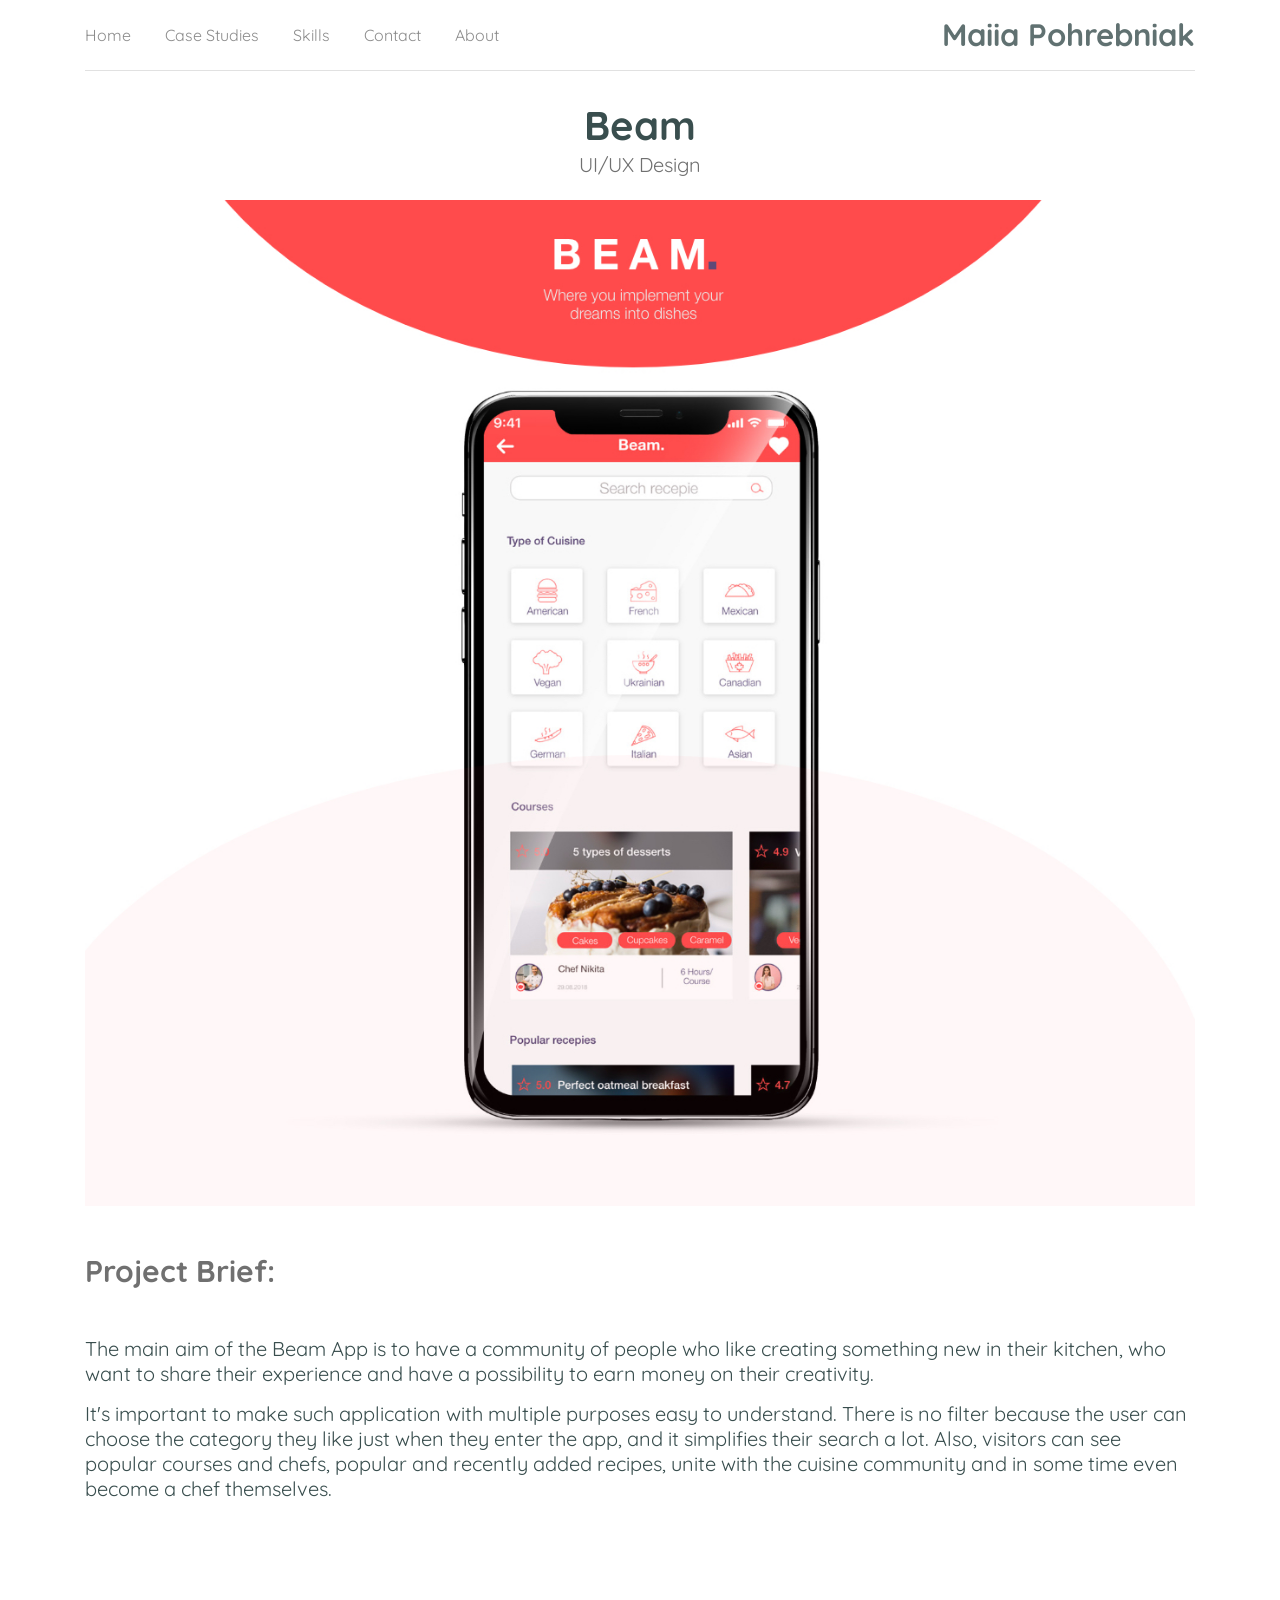
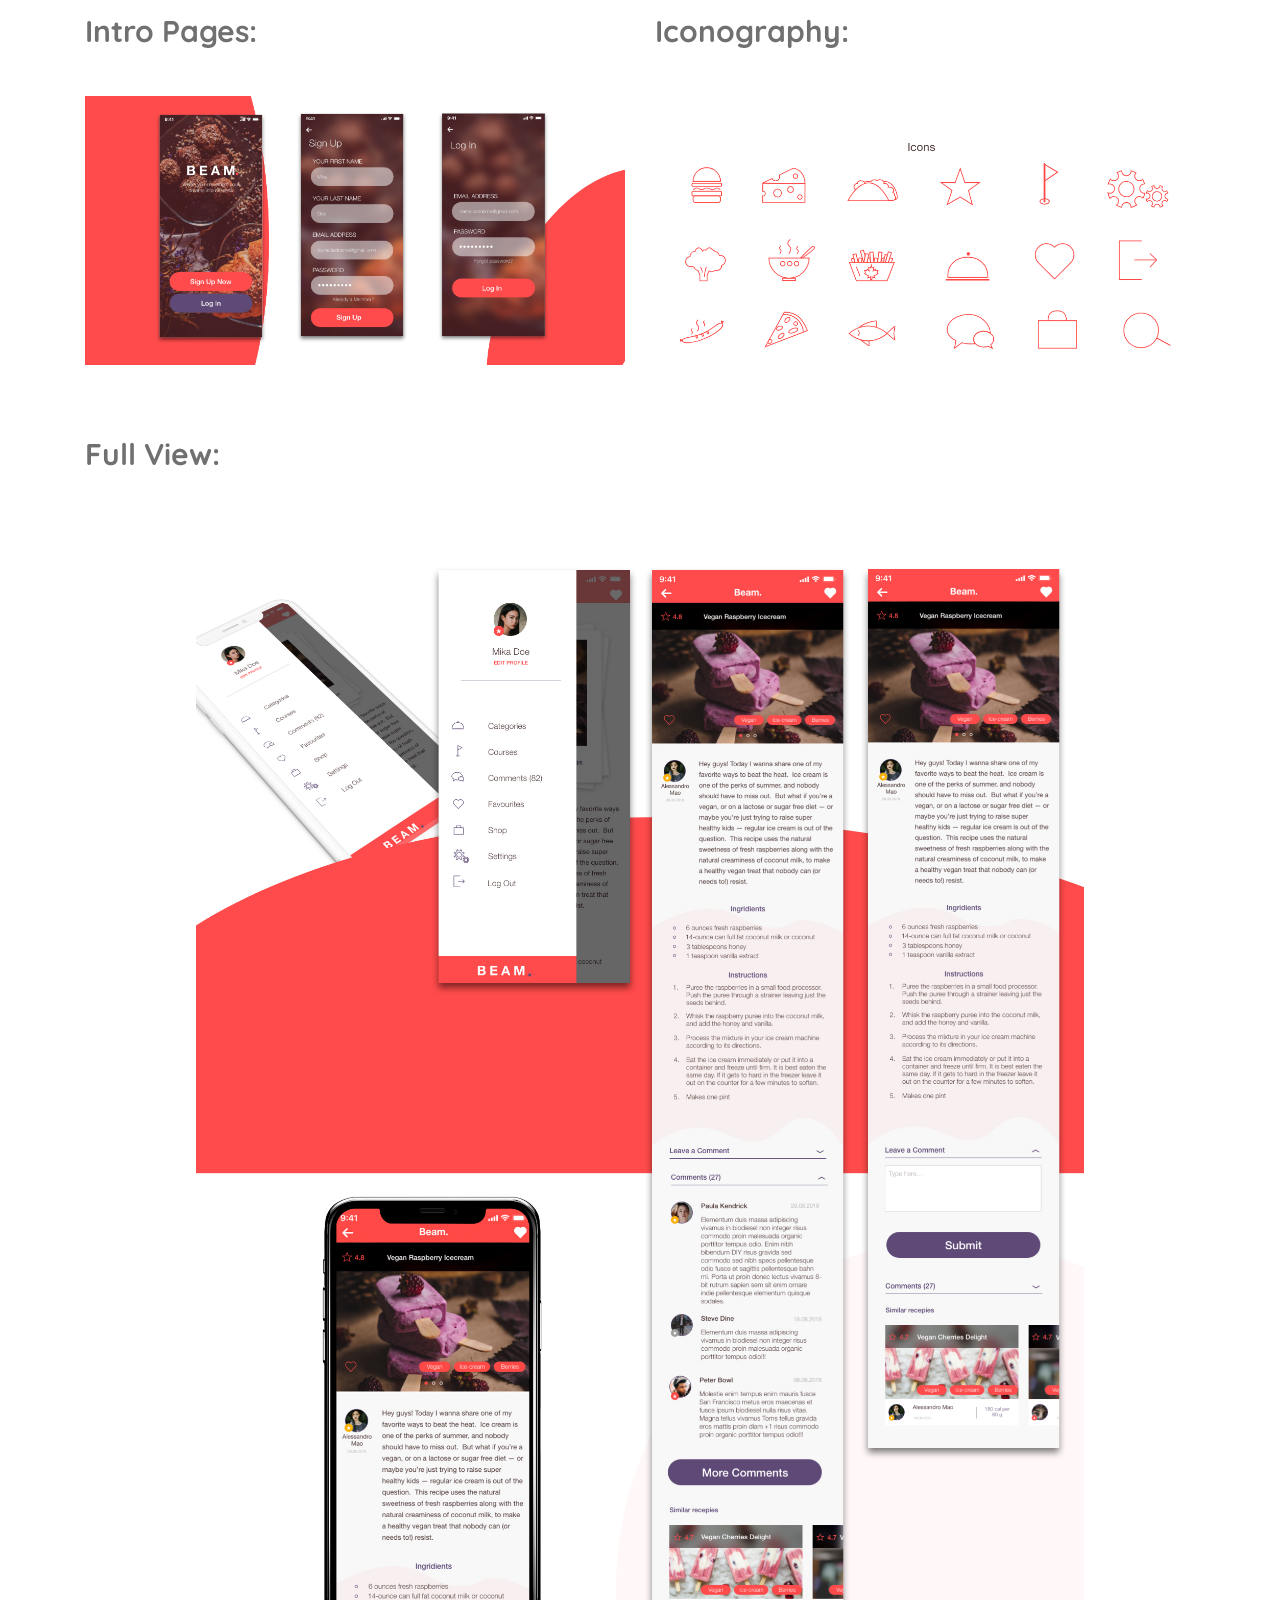
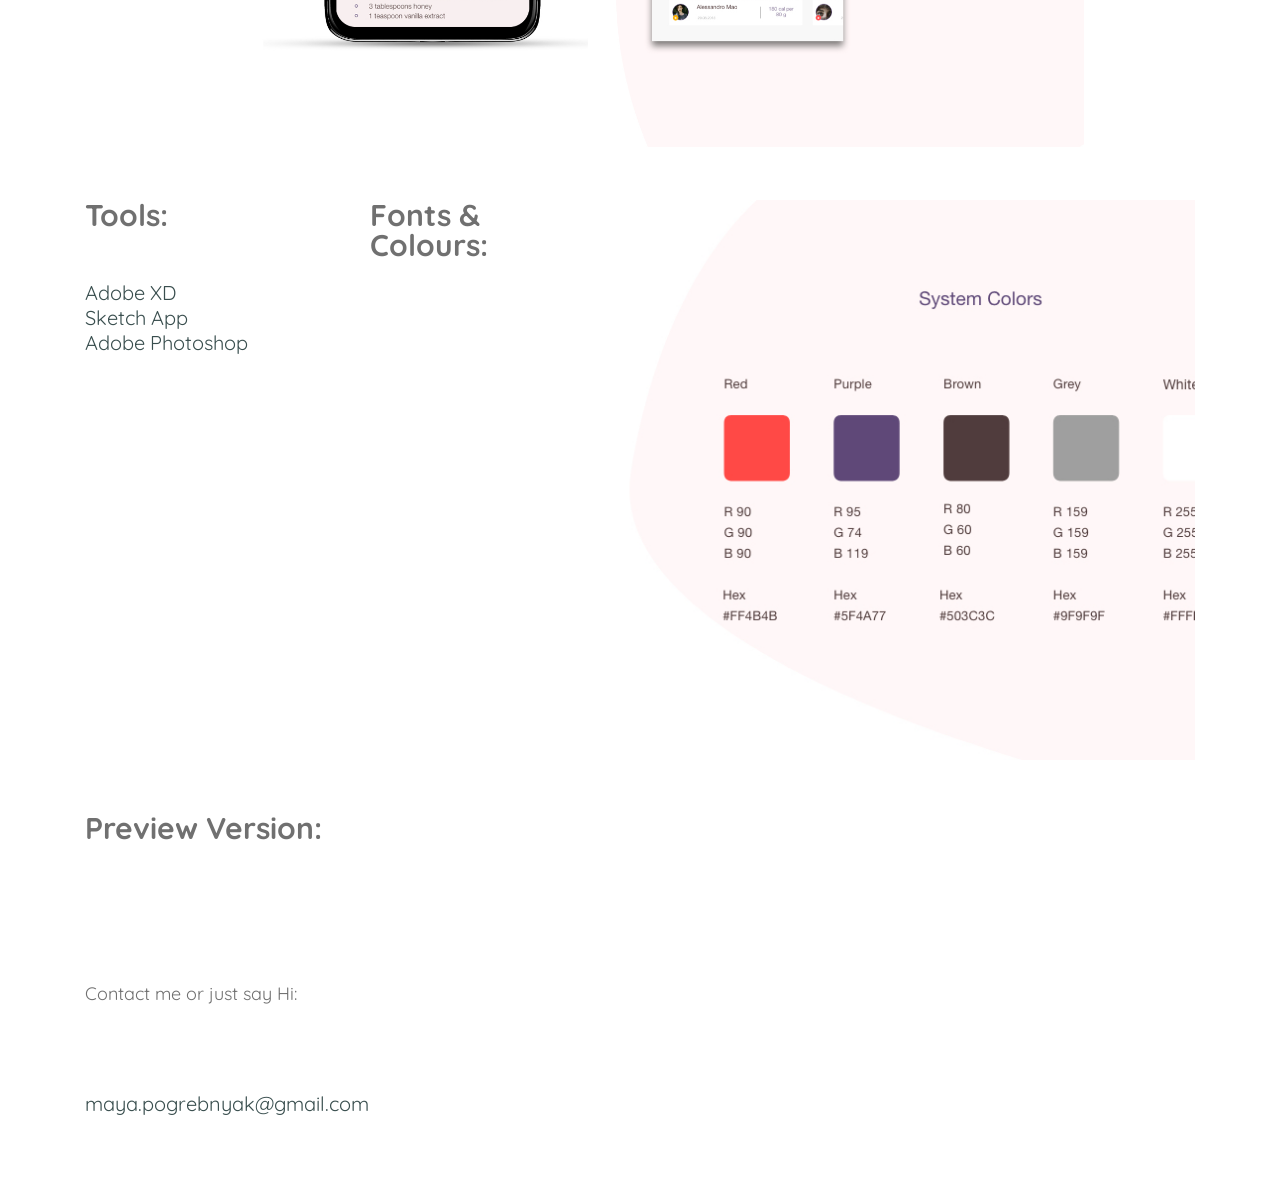
==== commit 6ad4eff7: "Update OctoBuy, Cleanup." ====
--- a/beam.html
+++ b/beam.html
@@ -34,7 +34,7 @@
 <div class="mobile-menu--wrapper">
     <ul class="nav-list">
         <li><a href="index.html" class="scroll">Home</a></li>
-        <li><a href="portfolio.html" class="scroll">Portfolio</a></li>
+        <li><a href="portfolio.html" class="scroll">Case Studies</a></li>
         <li><a href="index.html#skills-link" class="scroll">Skills</a></li>
         <li><a href="#contacts-link" class="scroll">Contact</a></li>
         <li><a href="index.html#about-me-link" class="scroll">About</a></li>
@@ -50,7 +50,7 @@
                         <nav class="col-12 col-md-8 d-none d-md-block">
                             <ul class="nav-list">
                                 <li><a href="index.html" class="scroll">Home</a></li>
-                                <li><a href="portfolio.html" class="scroll">Portfolio</a></li>
+                                <li><a href="portfolio.html" class="scroll">Case Studies</a></li>
                                 <li><a href="index.html#skills-link" class="scroll">Skills</a></li>
                                 <li><a href="#contacts-link" class="scroll">Contact</a></li>
                                 <li><a href="index.html#about-me-link" class="scroll">About</a></li>
--- a/css/style.css
+++ b/css/style.css
@@ -660,6 +660,10 @@
 .main-portfolio-block {
     margin-bottom: 50px;
     display: block;
+    text-decoration: none !important;
+}
+.main-portfolio-block:hover h2 {
+    text-decoration: none;
 }
 .main-portfolio-img img {
     max-width: 100%;
@@ -675,16 +679,19 @@
     font-family: 'Quicksand';
     line-height: 25px;
     color: #707070;
-    text-decoration: none;
-}
-.main-portfolio-text h2:hover, .main-portfolio-text p:hover {
+}
+.main-portfolio-text h2 {
+    font-weight: bold;
+    font-size: 20px;
+    text-decoration: underline;
+}
+.main-portfolio-text h2:hover {
     text-decoration: none;
 }
 .main-portfolio-text p {
     margin-top: 20px;
-}
-
-
+    text-decoration: none !important;
+}
 
 /* -------- works page -----------*/
 .main-works-wrapper {
@@ -694,7 +701,7 @@
     margin-bottom: 20px;
 }
 .work-title {
-    font: 30px/40px 'Quicksand';
+    font: bold 40px/50px 'Quicksand';
     text-align: center;
     color: #394E4E;
 }
@@ -708,9 +715,9 @@
     display: block;
 }
 .project-title {
-    font: 20px/30px 'Quicksand';
+    font: bold 30px/30px 'Quicksand';
     color: #707070;
-    text-align: center;
+    text-align: left;
     margin-bottom: 50px;
 }
 /*.intro-img-block {*/
@@ -728,6 +735,10 @@
 }
 .work-description p {
     margin-bottom: 15px;
+}
+.work-description h3 {
+    font: Bold 22px/28px Quicksand;
+    color: #394E4E;
 }
 .work-fonts-colours-img-wrapper img {
     width: 100%;
@@ -790,7 +801,18 @@
     top: 16%;
 }
 
-
+.img-caption {
+    font: 15px/19px Quicksand;
+    color: #707070;
+}
+
+.card--blue {
+    background: #DDF2F4;
+    box-shadow: 0 3px 6px #00000029;
+    font: 18px/23px Quicksand;
+    padding: 40px 30px;
+    height: 100%;
+}
 
 /* ----------- media -------------*/
 @media (min-width: 769px) {
@@ -798,13 +820,16 @@
         margin-right: 30px;
     }
     .nav-list a {
-        font: 14px/70px 'Quicksand', sans-serif;
+        font: 16px/70px 'Quicksand', sans-serif;
     }
     .logo {
-        font: 25px/70px 'Quicksand', sans-serif;
-    }
-    .slider-text h2, .slider-text p {
-        font: bold 18px/25px 'Quicksand';
+        font: bold 31px/70px 'Quicksand', sans-serif;
+    }
+    .slider-text h2 {
+        font: bold 20px/25px 'Quicksand';
+    }
+    .slider-text p {
+        font: 18px/25px 'Quicksand';
     }
     .skills-wrapper .skills-list li {
         font: bold 25px/45px 'Quicksand', serif;
@@ -912,7 +937,7 @@
     .project-title, .work-main-info-wrapper, .work-description, .tools-description, .main-page-wrapper {
         margin-bottom: 30px;
     }
-    .work-description p{
+    .work-description p {
         margin-bottom: 10px;
         text-align: justify;
     }
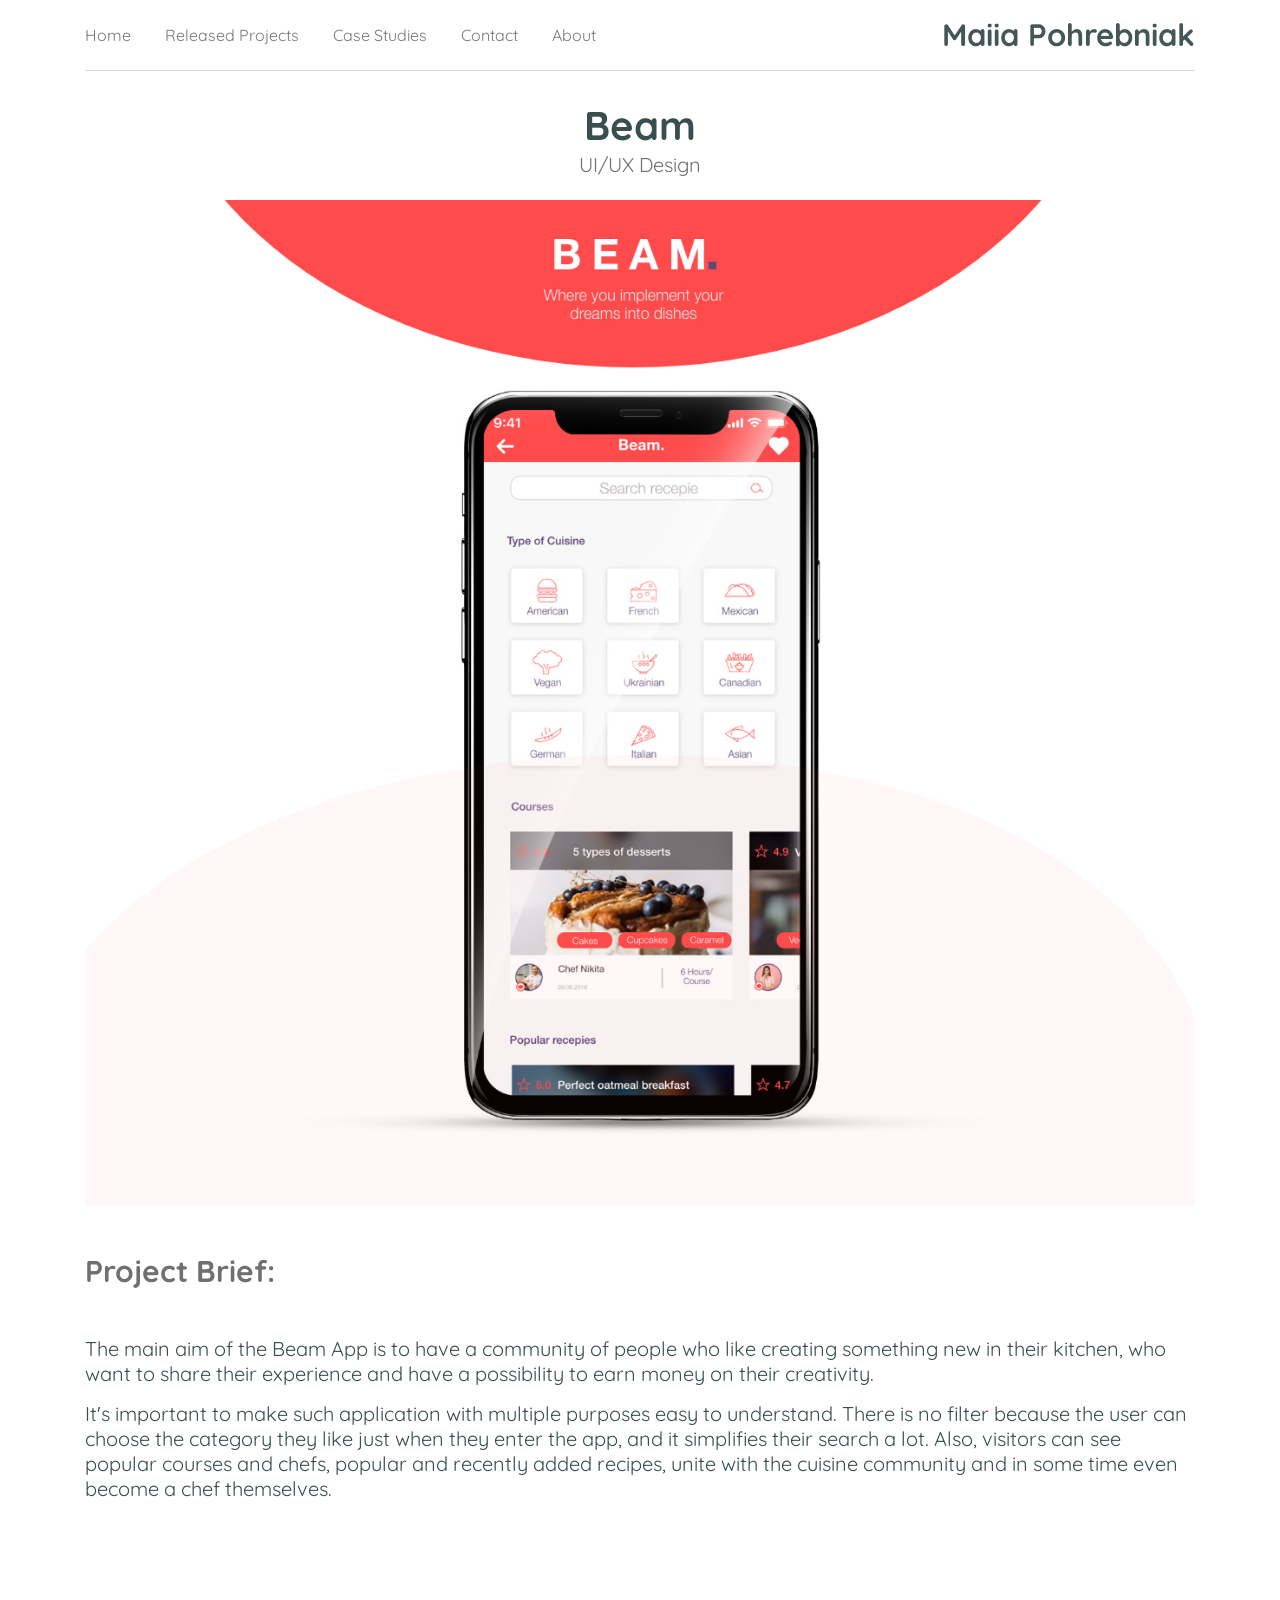
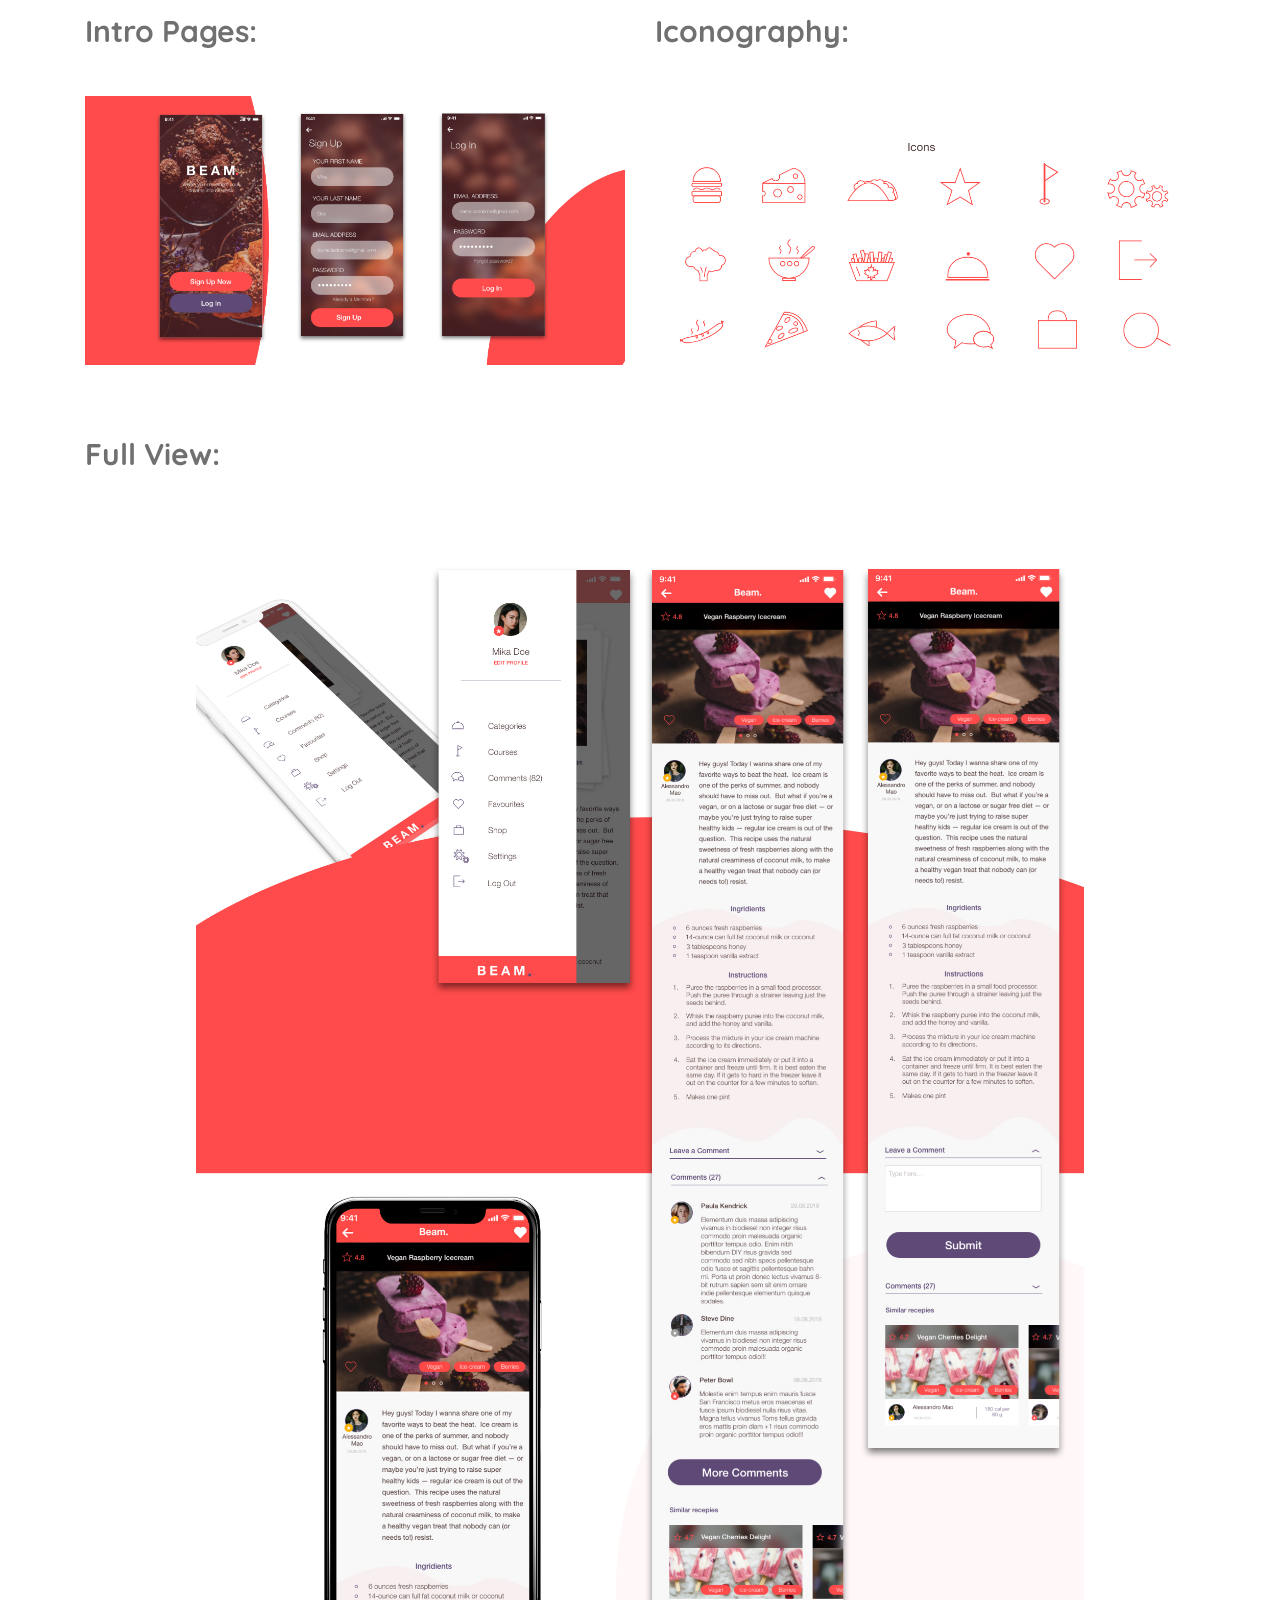
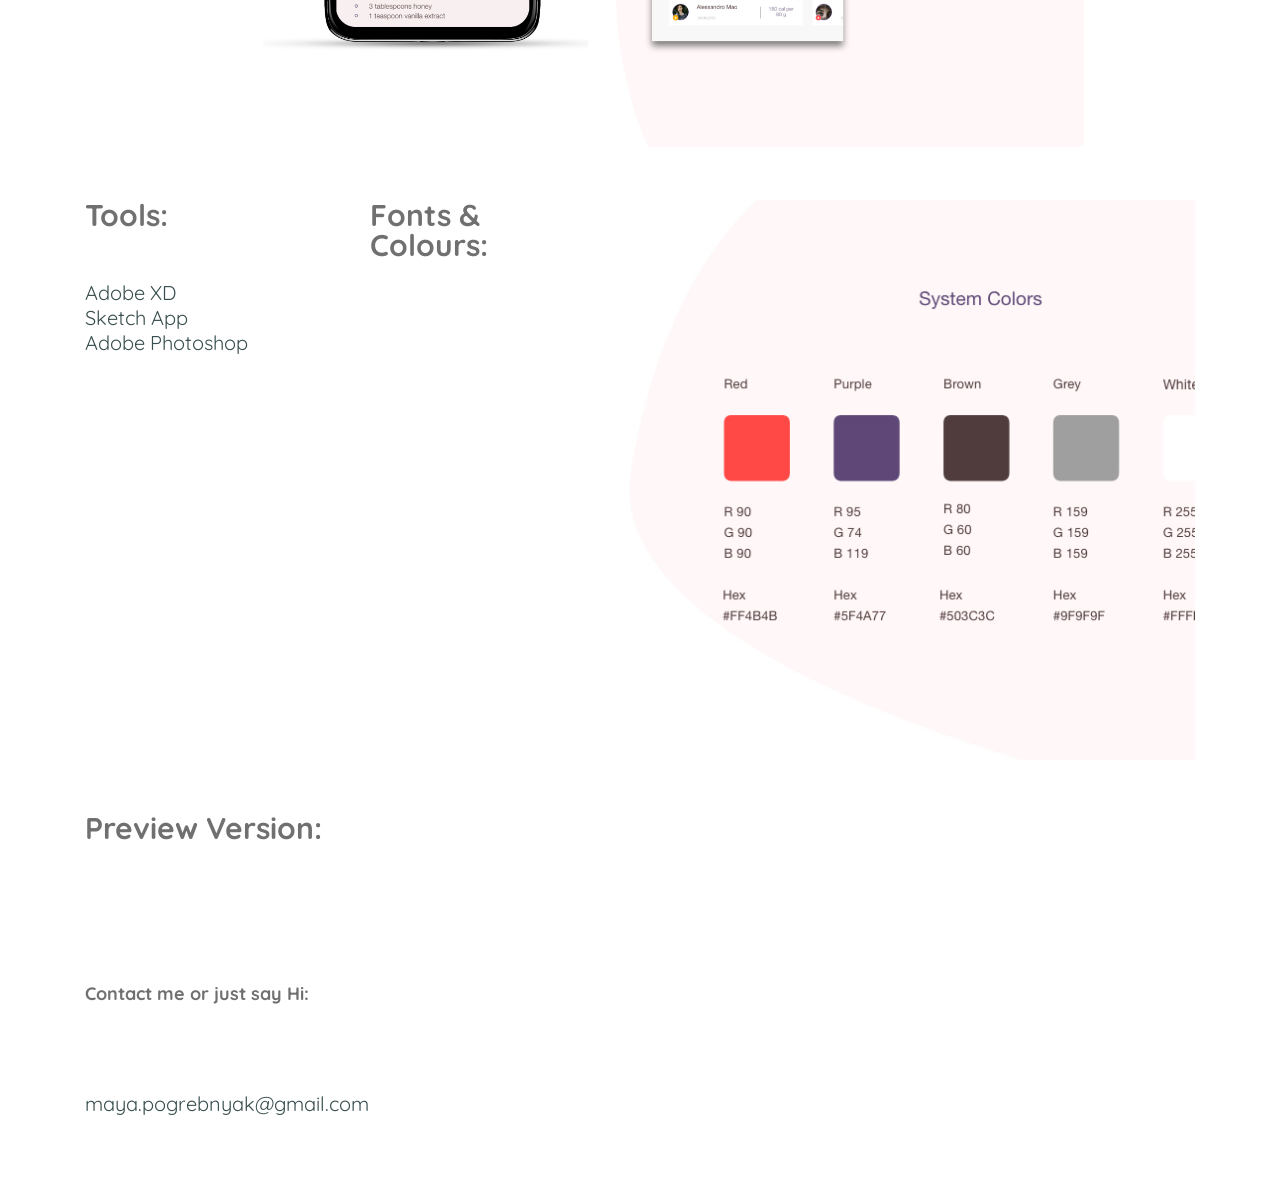
==== commit 566f536b: "Add released projects page." ====
--- a/beam.html
+++ b/beam.html
@@ -34,9 +34,9 @@
 <div class="mobile-menu--wrapper">
     <ul class="nav-list">
         <li><a href="index.html" class="scroll">Home</a></li>
-        <li><a href="portfolio.html" class="scroll">Case Studies</a></li>
-        <li><a href="index.html#skills-link" class="scroll">Skills</a></li>
-        <li><a href="#contacts-link" class="scroll">Contact</a></li>
+        <li><a href="released-projects.html" class="scroll">Released Projects</a></li>
+                                <li><a href="portfolio.html" class="scroll">Case Studies</a></li>
+                                <li><a href="#contacts-link" class="scroll">Contact</a></li>
         <li><a href="index.html#about-me-link" class="scroll">About</a></li>
     </ul>
 </div>
@@ -50,8 +50,8 @@
                         <nav class="col-12 col-md-8 d-none d-md-block">
                             <ul class="nav-list">
                                 <li><a href="index.html" class="scroll">Home</a></li>
+                                <li><a href="released-projects.html" class="scroll">Released Projects</a></li>
                                 <li><a href="portfolio.html" class="scroll">Case Studies</a></li>
-                                <li><a href="index.html#skills-link" class="scroll">Skills</a></li>
                                 <li><a href="#contacts-link" class="scroll">Contact</a></li>
                                 <li><a href="index.html#about-me-link" class="scroll">About</a></li>
                             </ul>
--- a/css/style.css
+++ b/css/style.css
@@ -35,7 +35,7 @@
 .header-wrapper {
     border-bottom: 1px solid #dadada;
     background: #ffffff;
-    opacity: 0.8;
+    opacity: 0.95;
     transition: all ease .5s;
 }
 
@@ -277,7 +277,7 @@
 }
 
 .skills-wrapper .skills-title, .about-me-title, .footer-title {
-    font: 20px/70px 'Quicksand', sans-serif;
+    font: bold 20px/70px 'Quicksand', sans-serif;
     color: #707070;
 }
 .about-me-text {
@@ -672,8 +672,8 @@
     text-align: center;
 }
 .main-portfolio-text {
-    text-align: center;
     margin-top: 35px;
+    padding: 0 30px;
 }
 .main-portfolio-text h2, .main-portfolio-text p {
     font-family: 'Quicksand';
@@ -841,7 +841,7 @@
         height: 11px;
     }
     .skills-wrapper .skills-title, .about-me-title, .footer-title {
-        font: 18px/70px 'Quicksand', sans-serif;
+        font: bold 18px/70px 'Quicksand', sans-serif;
     }
     .main-portfolio-img {
         width: 100%;
@@ -900,7 +900,7 @@
         height: 11px;
     }
     .skills-wrapper .skills-title, .about-me-title, .footer-title {
-        font: 15px/70px 'Quicksand', sans-serif;
+        font: bold 15px/70px 'Quicksand', sans-serif;
     }
     .skills-list {
         text-align: center;
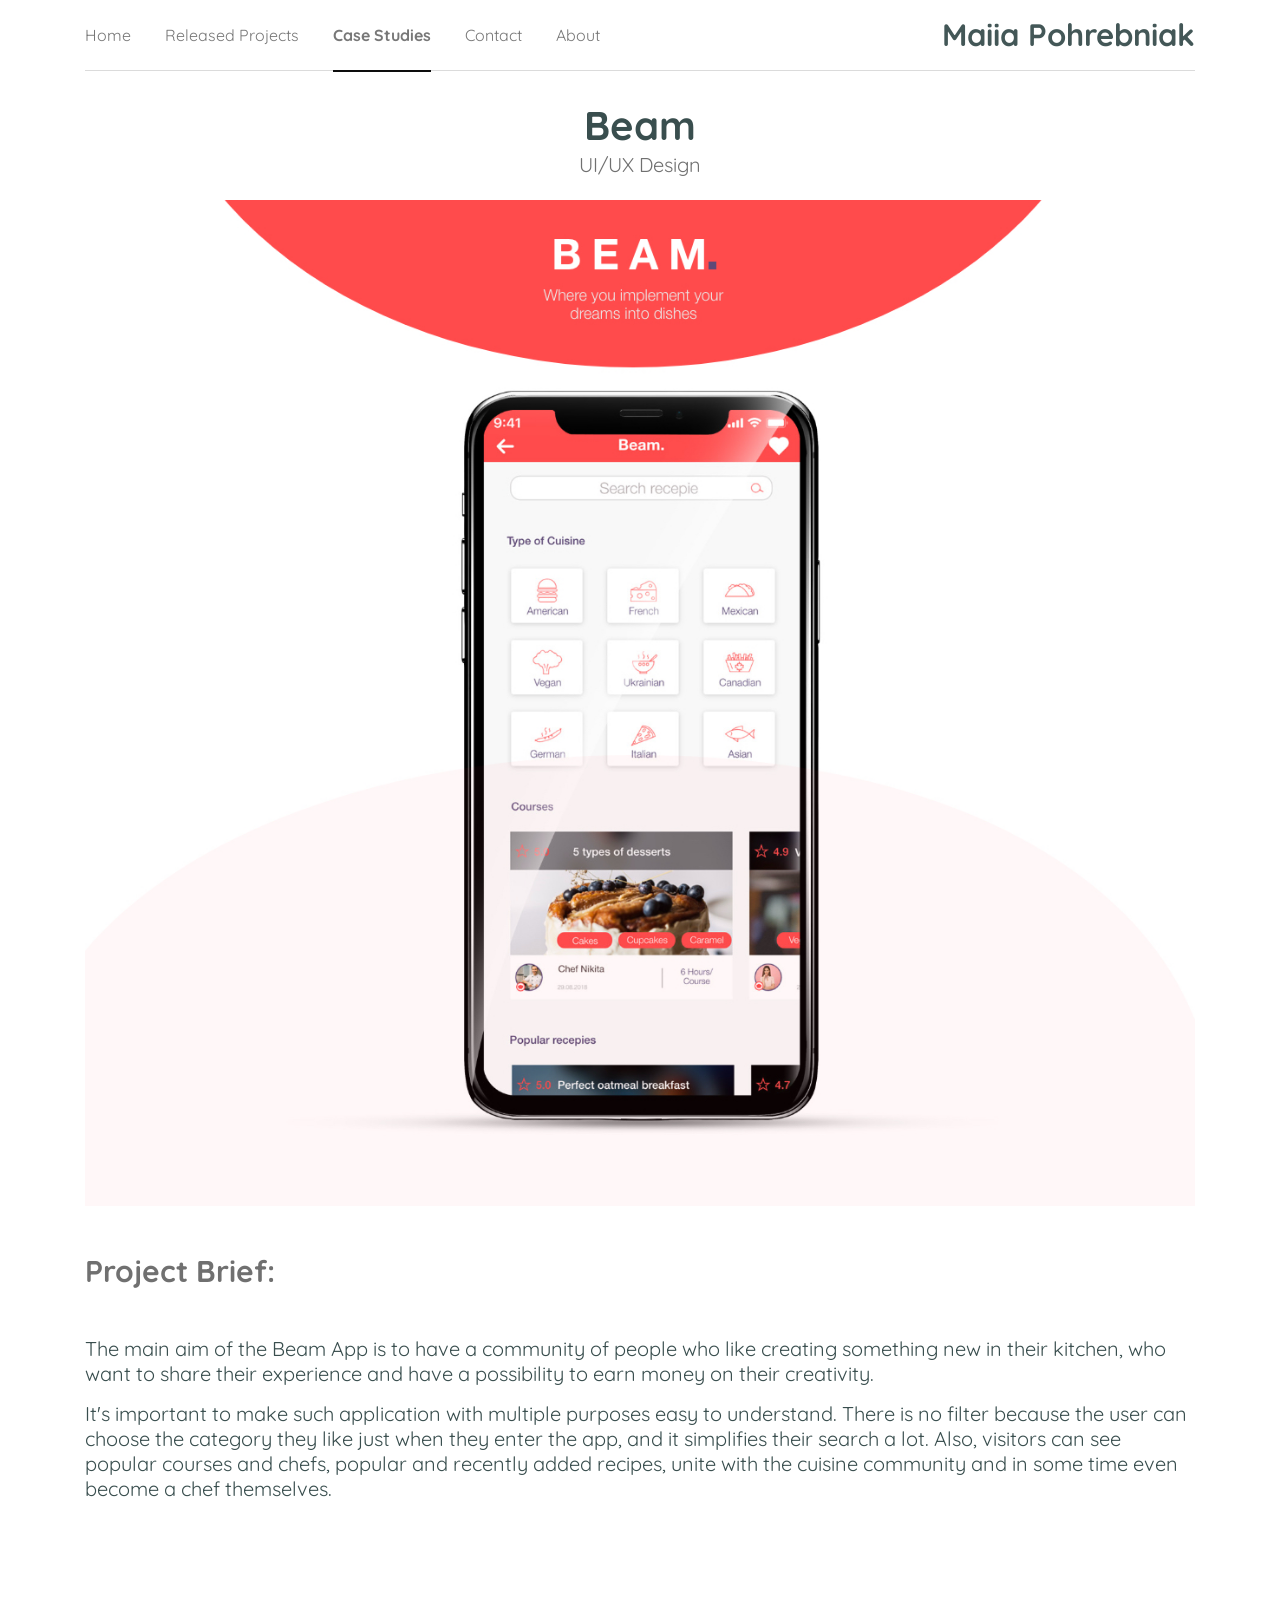
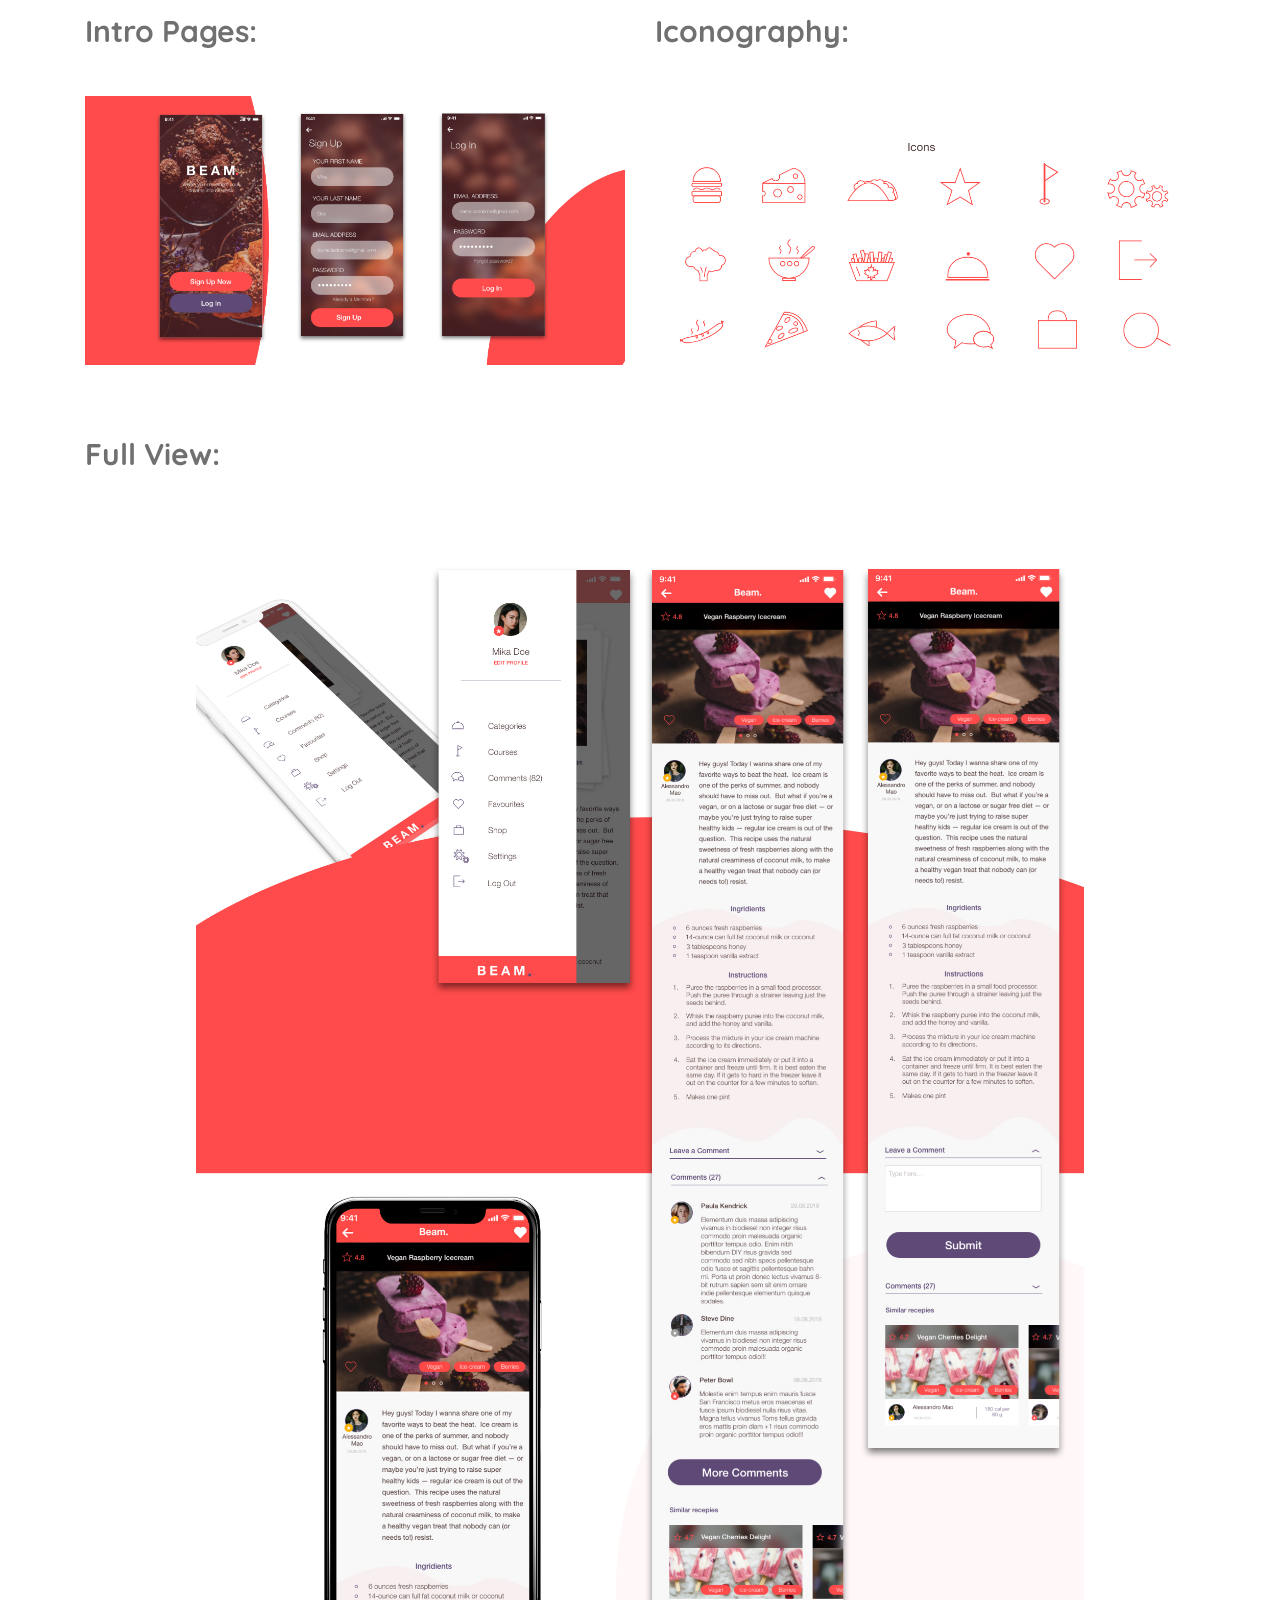
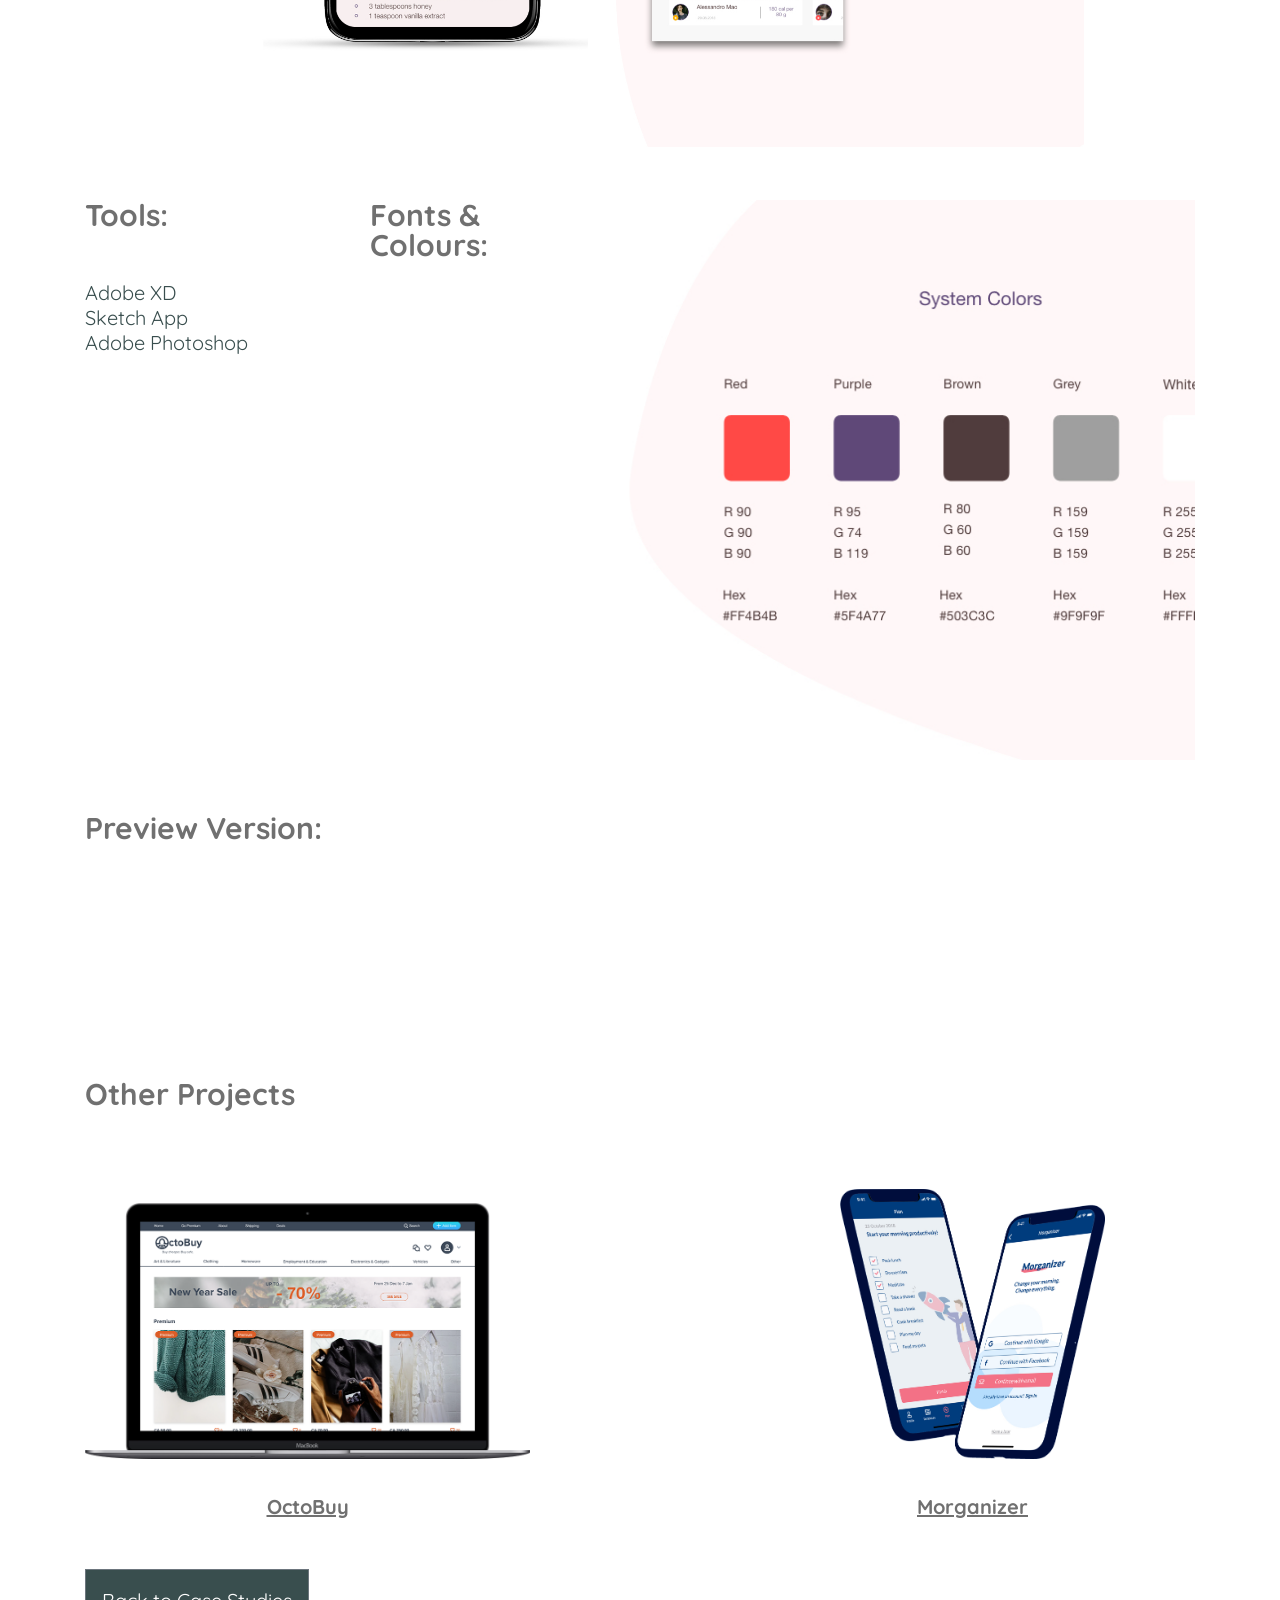
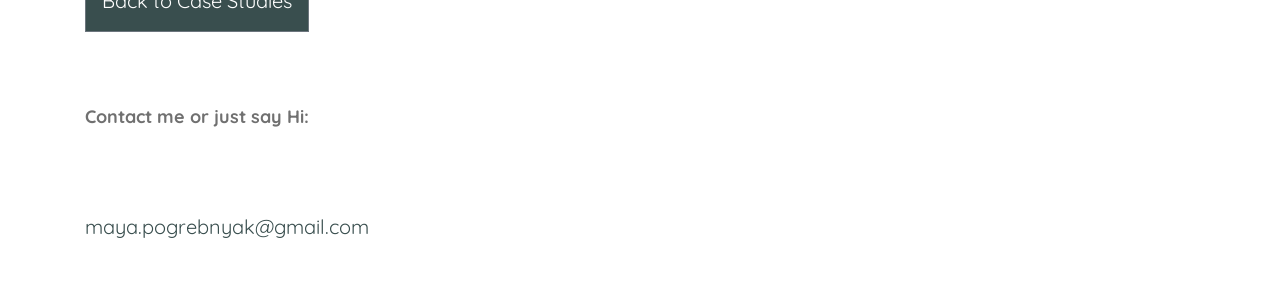
==== commit 71e3134b: "Add Other Projects section." ====
--- a/beam.html
+++ b/beam.html
@@ -51,7 +51,7 @@
                             <ul class="nav-list">
                                 <li><a href="index.html" class="scroll">Home</a></li>
                                 <li><a href="released-projects.html" class="scroll">Released Projects</a></li>
-                                <li><a href="portfolio.html" class="scroll">Case Studies</a></li>
+                                <li><a href="portfolio.html" class="active">Case Studies</a></li>
                                 <li><a href="#contacts-link" class="scroll">Contact</a></li>
                                 <li><a href="index.html#about-me-link" class="scroll">About</a></li>
                             </ul>
@@ -159,12 +159,27 @@
 
                     </div>
                 </div>
-            </div>
-
-
-
-
-
+                <div class="row main-portfolio-wrapper">
+                    <h2 class="col-12 project-title">Other Projects</h2>
+                    <a href="octobuy.html" class="main-portfolio-block col-12 col-md-5">
+                        <div class=" main-portfolio-img">
+                            <img src="imgs/octobuy_slide.png" alt="OctoBuy Design">
+                        </div>
+                        <div class="main-portfolio-text">
+                            <h2 class="text-center">OctoBuy</h2>
+                        </div>
+                    </a>
+                    <a href="morganizer.html" class="main-portfolio-block col-12 col-md-5 offset-md-2">
+                        <div class=" main-portfolio-img">
+                            <img src="imgs/morganizer_flying.png" alt="Morganizer Design">
+                        </div>
+                        <div class="main-portfolio-text">
+                            <h2 class="text-center">Morganizer</h2>
+                        </div>
+                    </a>
+                    <div class="col-12 btn-previous-wrapper"><a type="button" class="btn btn-secondary btn-previous btn-lg" href="portfolio.html"><i class="fa fa-chevron-left" aria-hidden="true"></i> Back to Case Studies</a></div>
+                </div>
+            </div>
         </div> <!-- main-wrapper ends -->
 
         <footer id="contacts-link" class="row">
--- a/css/style.css
+++ b/css/style.css
@@ -57,22 +57,21 @@
     display: block;
     content: "";
     height: 2px;
-    width: 0%;
+    width: 0;
     left: 50%;
     position: absolute;
-    -webkit-transition: width 0.3s ease-in-out;
-    -moz--transition: width 0.3s ease-in-out;
     transition: width 0.3s ease-in-out;
-    -webkit-transform: translateX(-50%);
-    -moz-transform: translateX(-50%);
     transform: translateX(-50%);
 }
 
 .nav-list a:hover:after,
-.nav-list a:focus:after {
+.nav-list a:focus:after,
+.nav-list a.active:after {
     width: 100%;
 }
-
+.nav-list a.active {
+    font-weight: bold;
+}
 .logo {
     font: 31px/70px 'Quicksand', sans-serif;
     /*font: 35px/35px "Inconsolata", monospace;*/
@@ -813,6 +812,16 @@
     padding: 40px 30px;
     height: 100%;
 }
+.btn-previous {
+    background: #394E4E;
+    font: 20px/45px Quicksand, sans-serif;
+    border-radius: 0!important;
+}
+.btn-previous i {
+    font-size: 15px;
+    line-height: 45px;
+    vertical-align: top;
+}
 
 /* ----------- media -------------*/
 @media (min-width: 769px) {
@@ -956,6 +965,10 @@
     }
     .img-gif img {
         max-width: 100%;
+    }
+
+    .btn-previous-wrapper {
+        text-align: center;
     }
 }
 
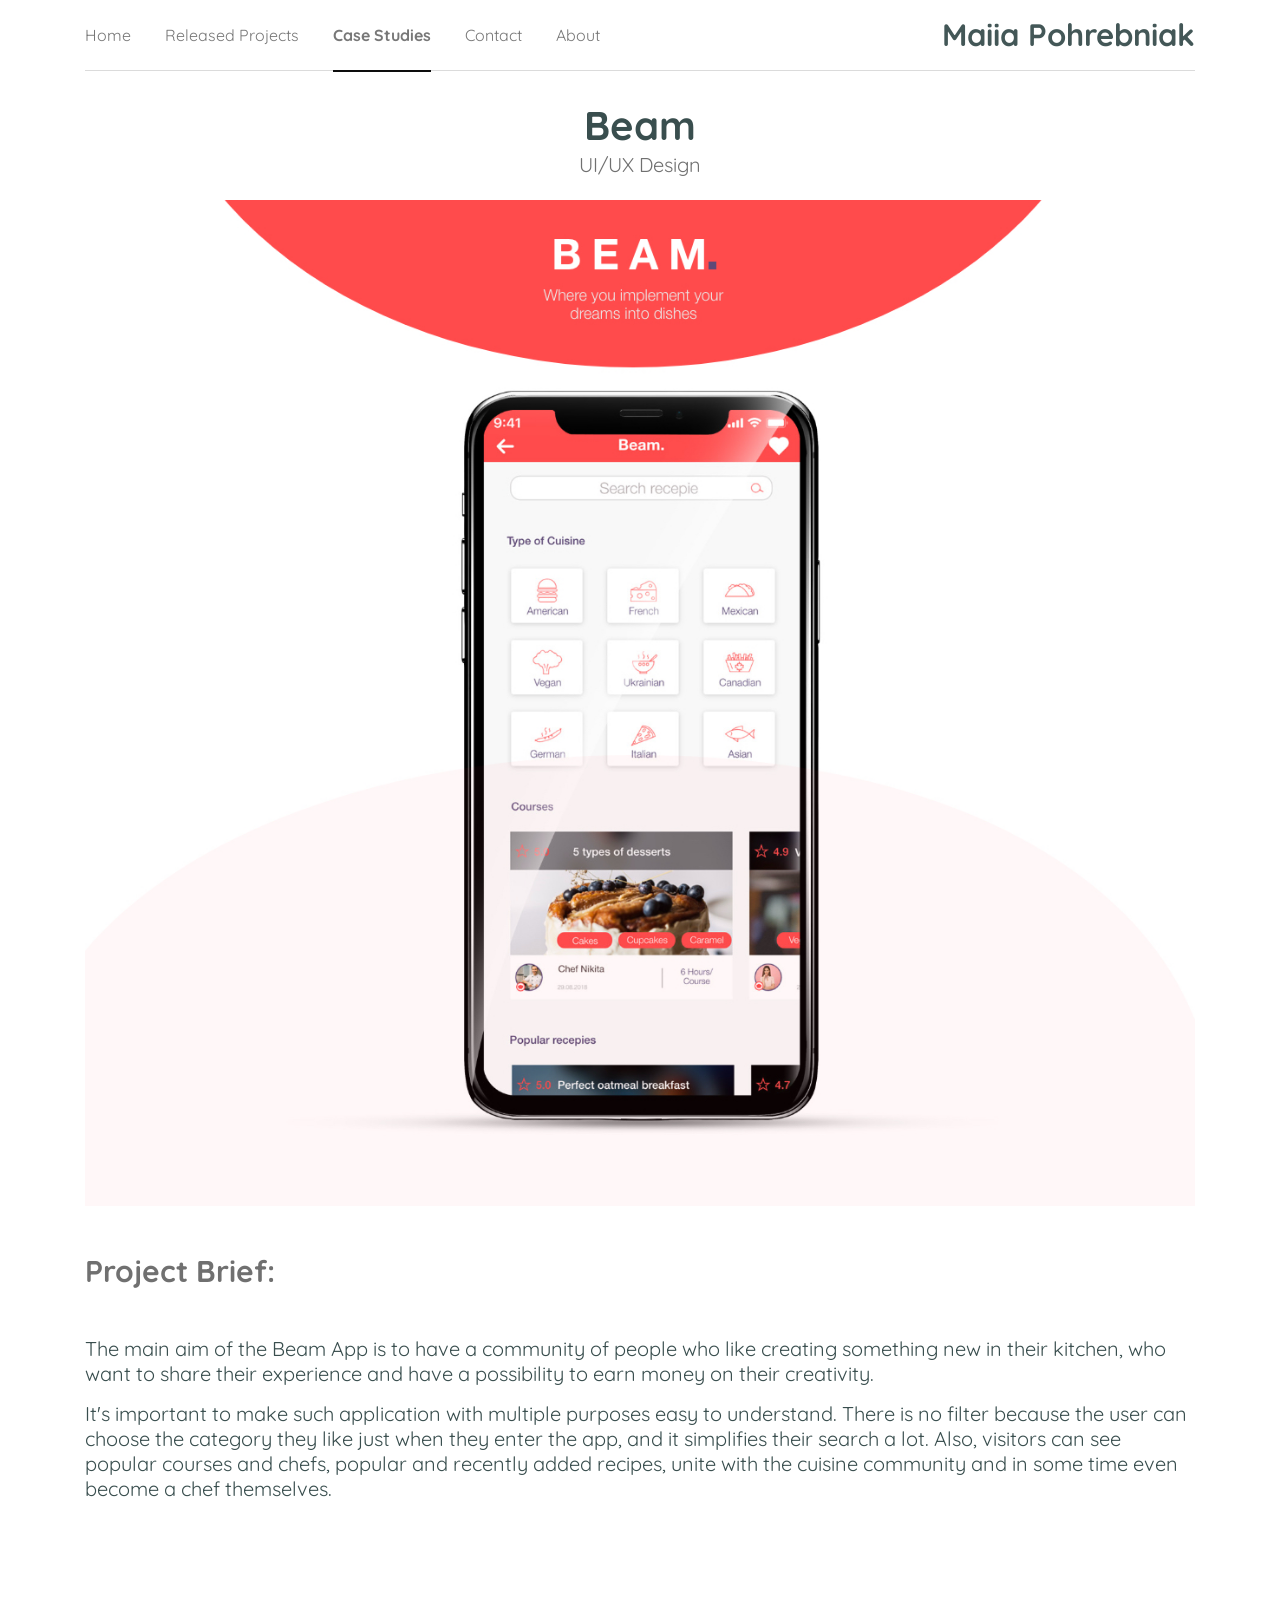
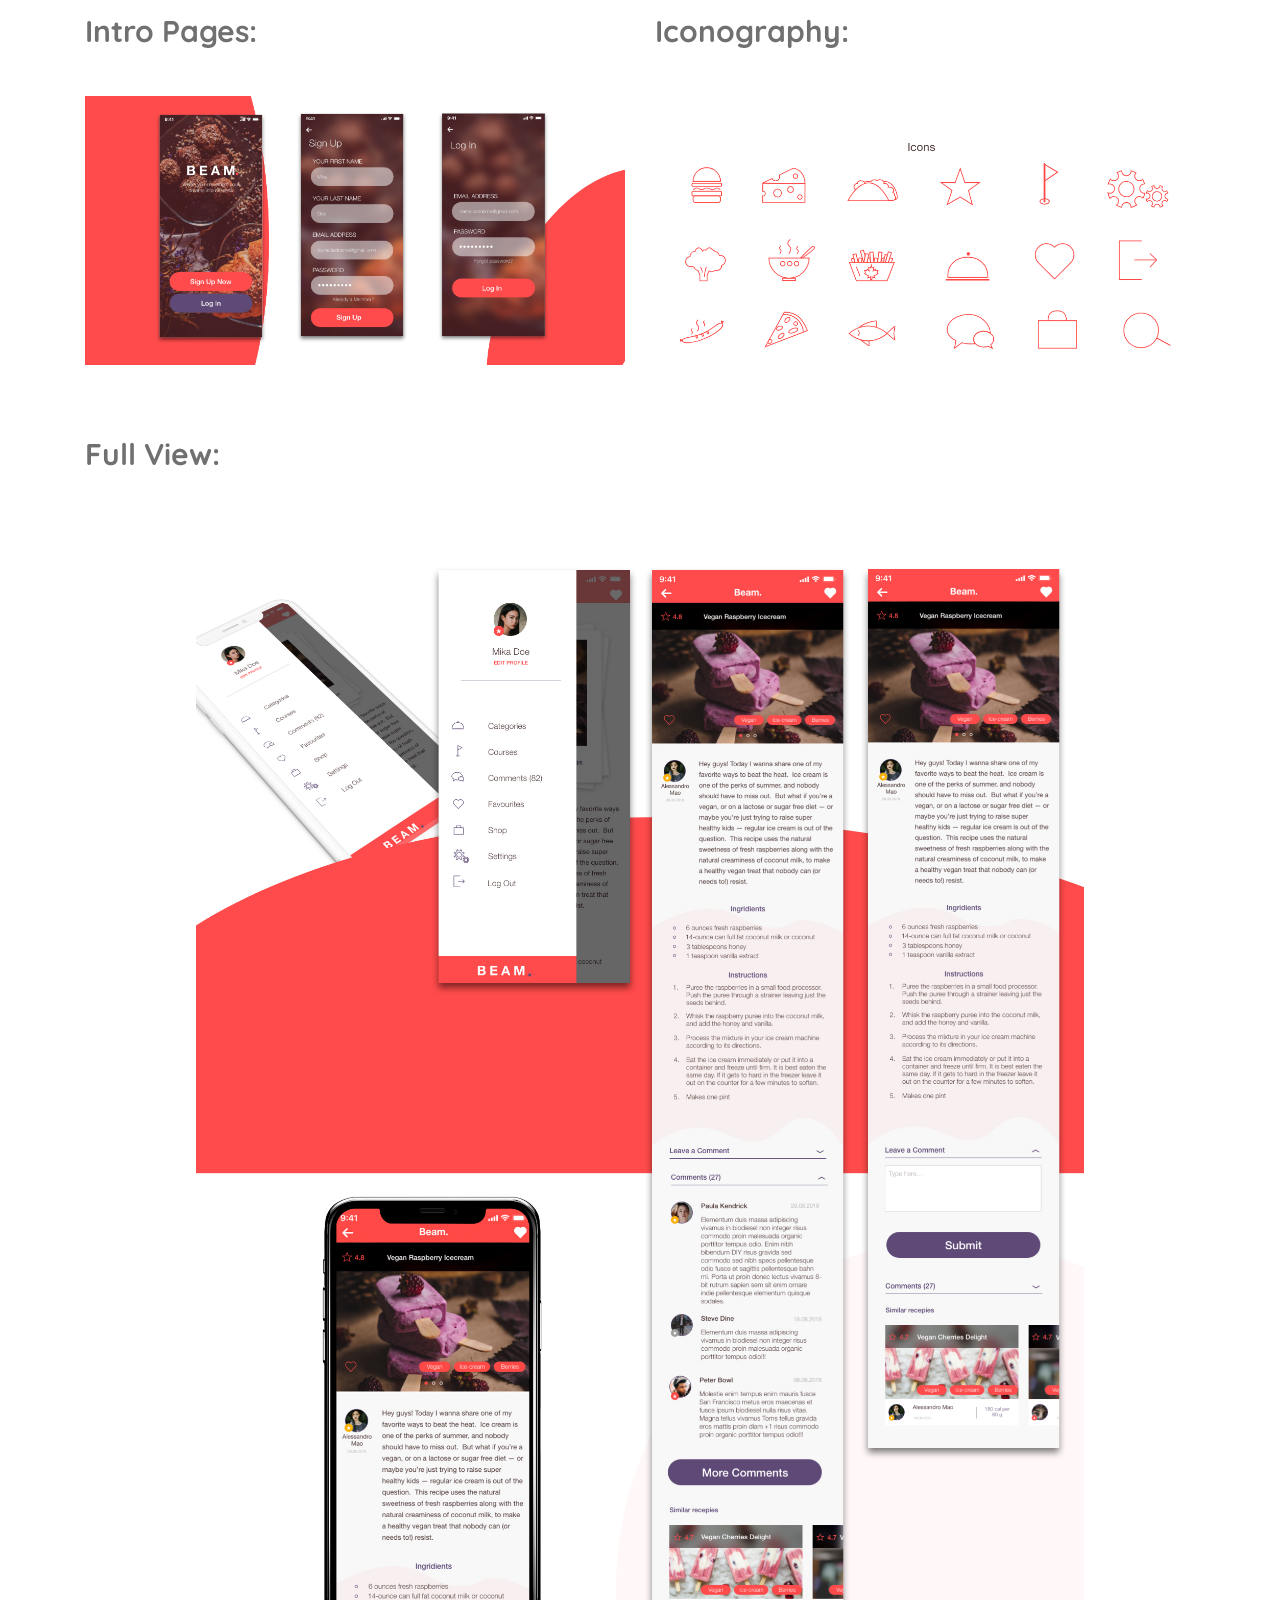
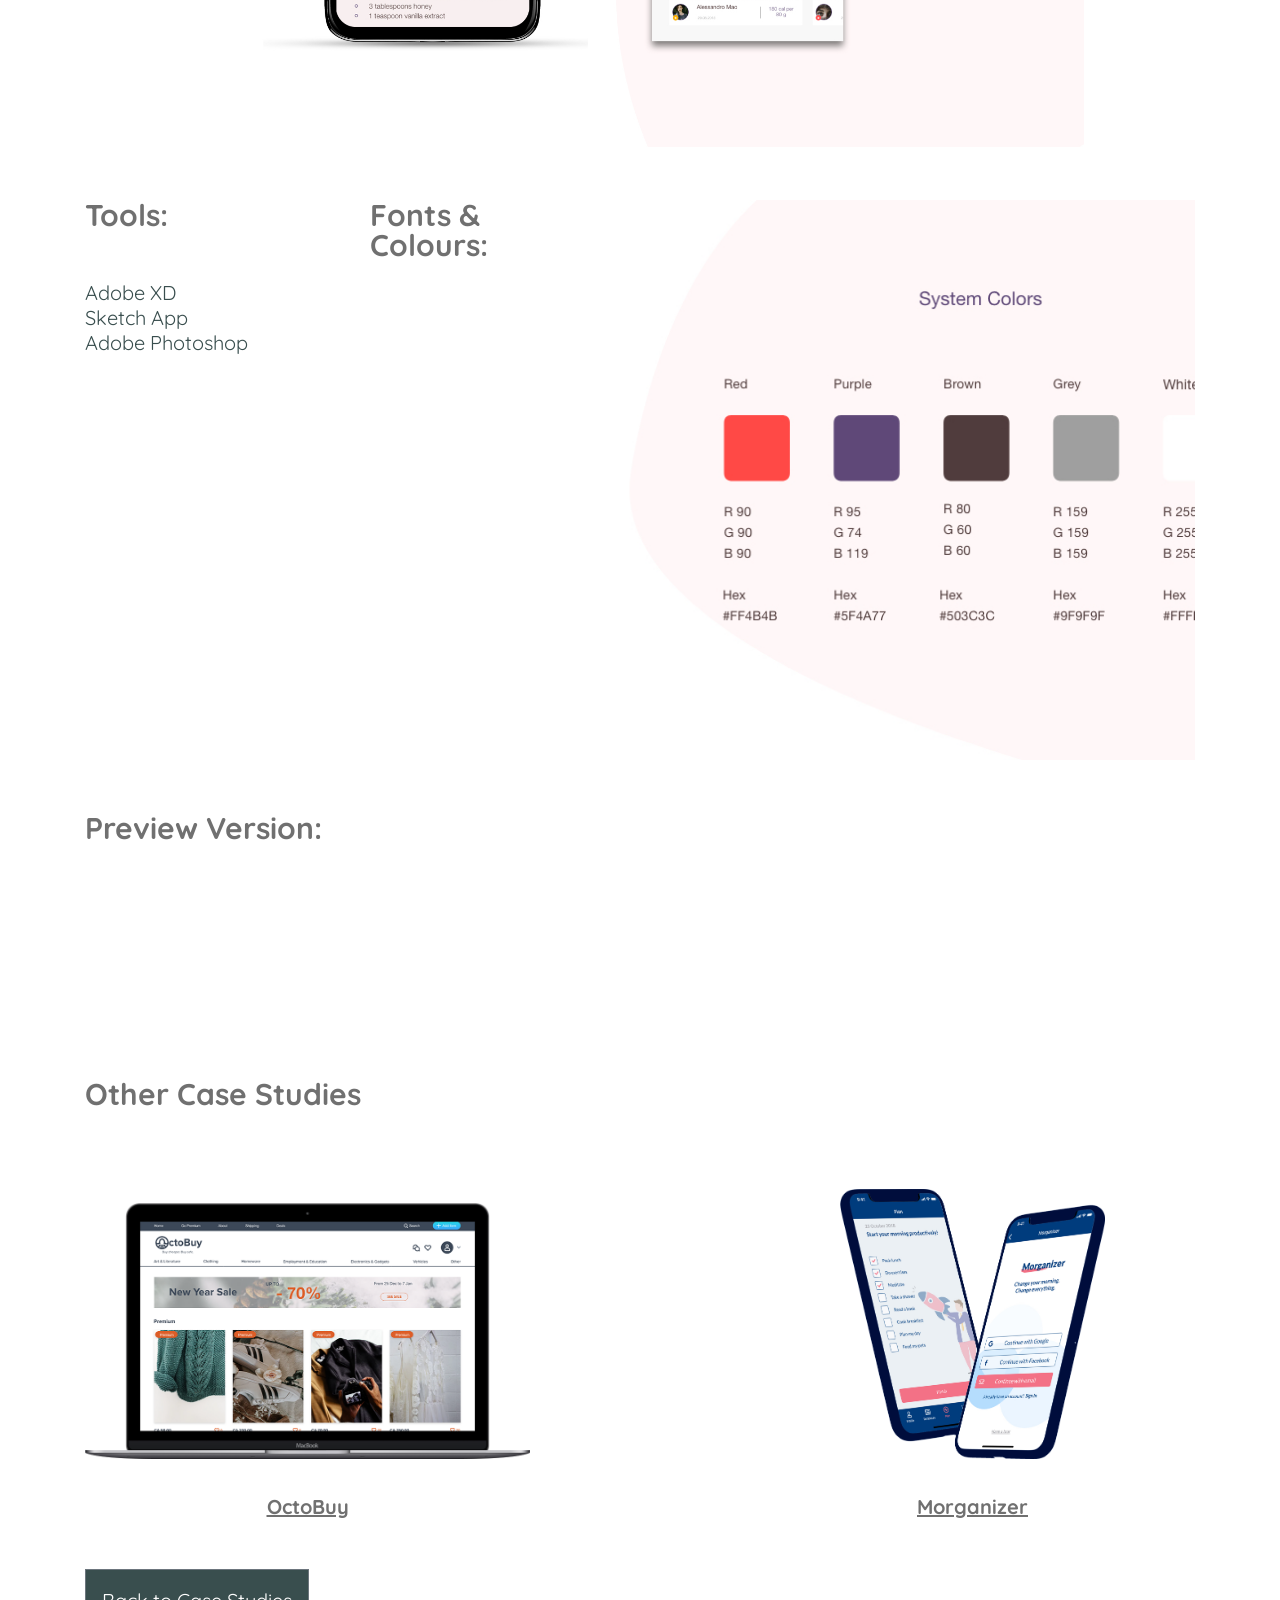
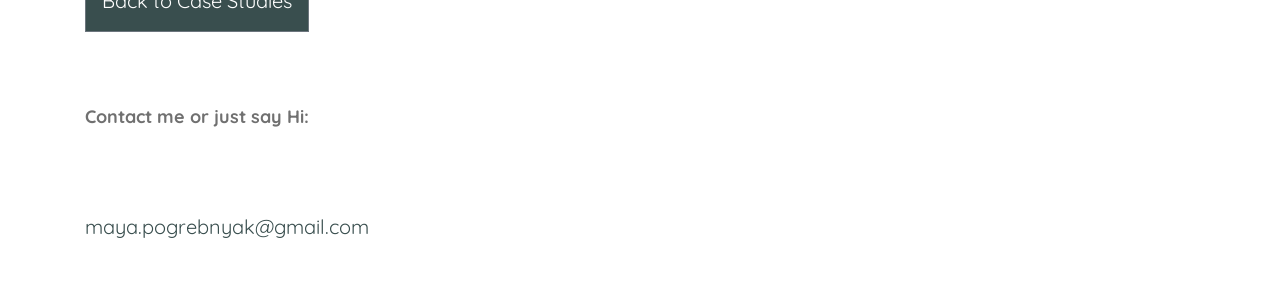
==== commit 3e1f78d5: "Hide the case studies." ====
--- a/beam.html
+++ b/beam.html
@@ -160,7 +160,7 @@
                     </div>
                 </div>
                 <div class="row main-portfolio-wrapper">
-                    <h2 class="col-12 project-title">Other Projects</h2>
+                    <h2 class="col-12 project-title">Other Case Studies</h2>
                     <a href="octobuy.html" class="main-portfolio-block col-12 col-md-5">
                         <div class=" main-portfolio-img">
                             <img src="imgs/octobuy_slide.png" alt="OctoBuy Design">
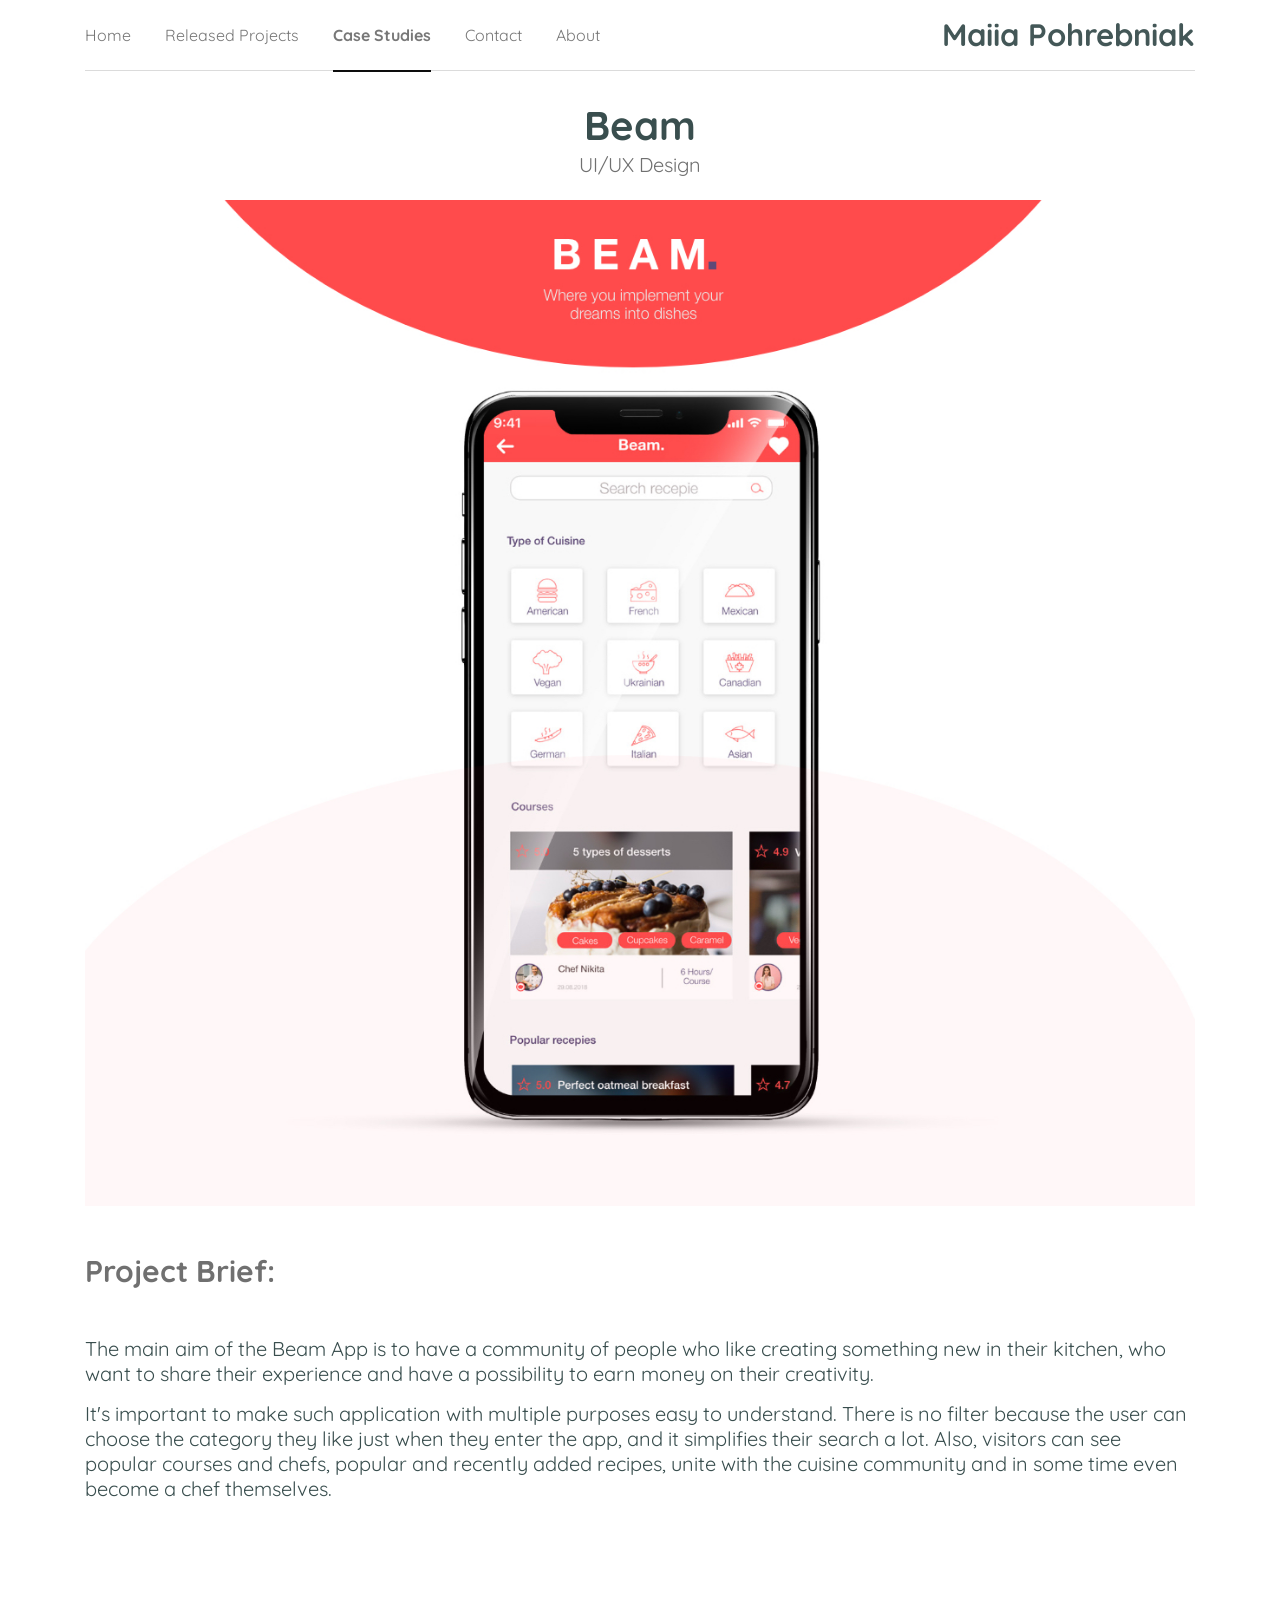
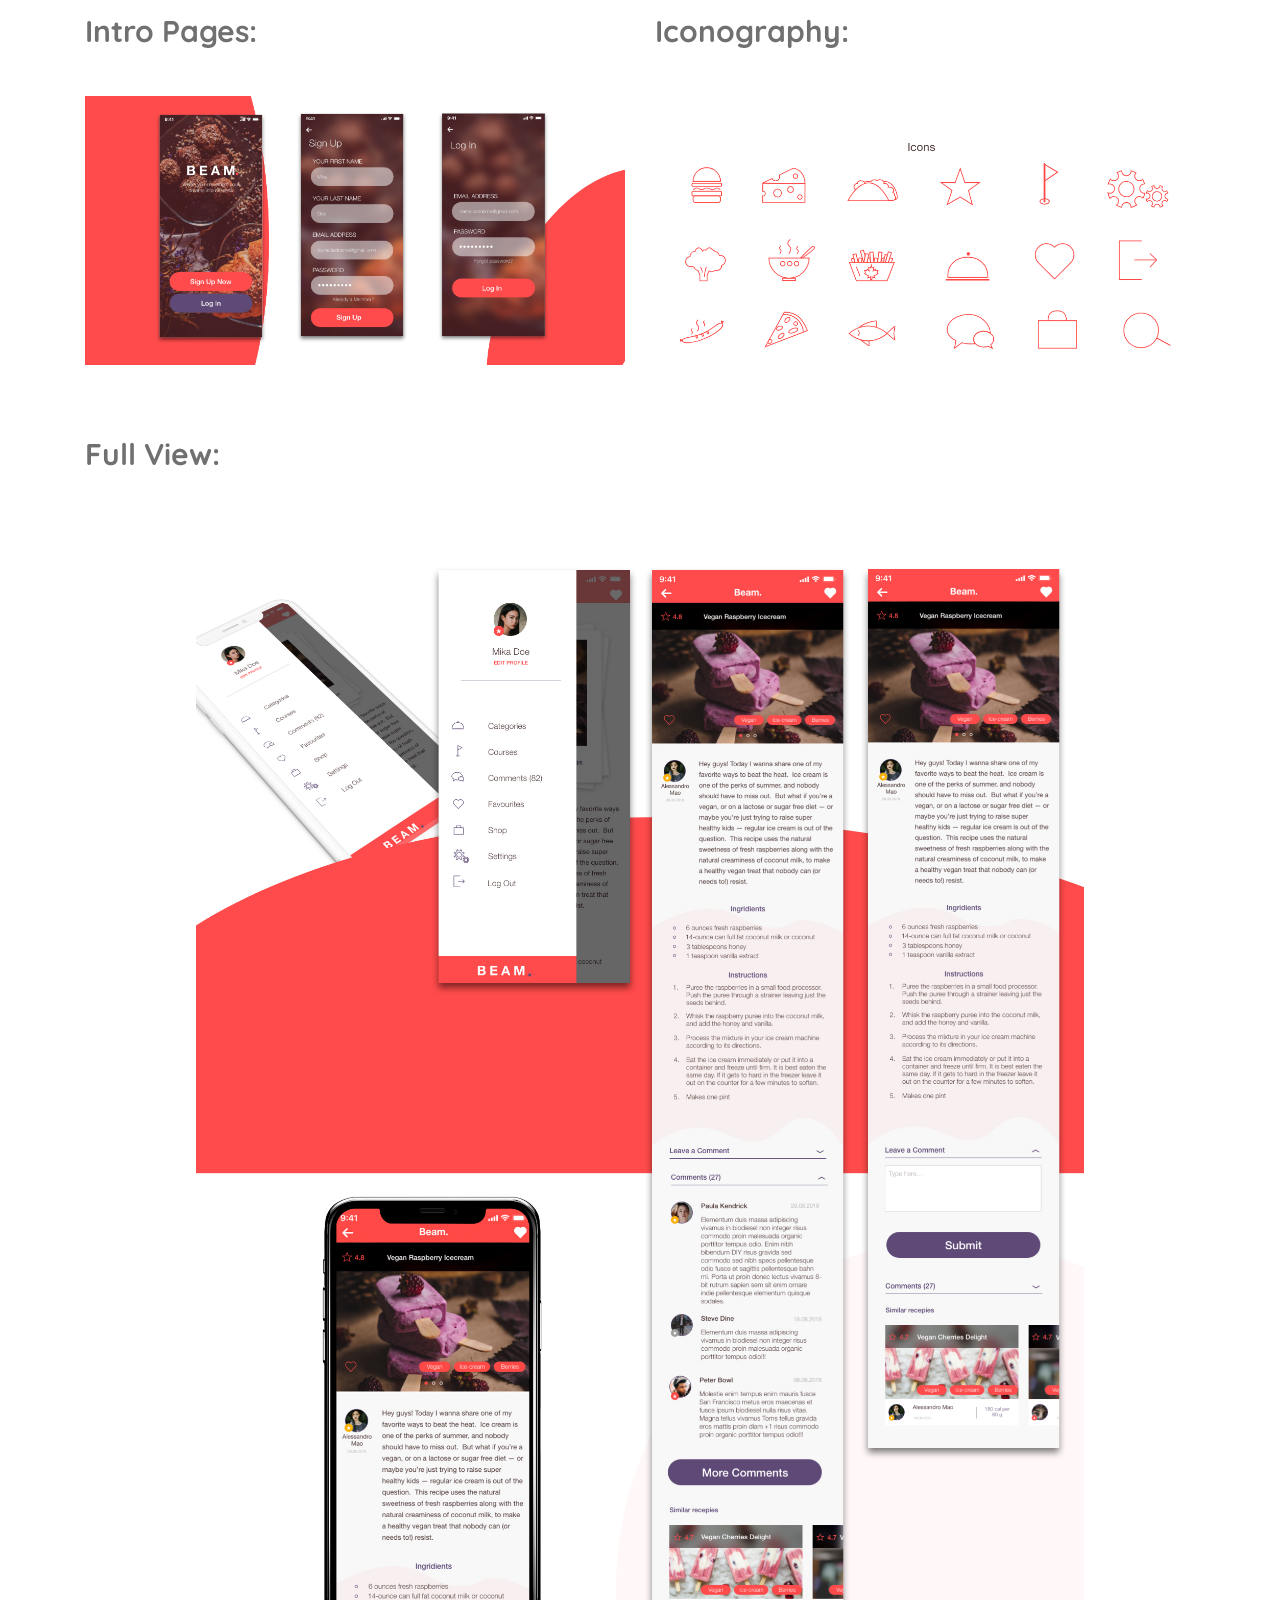
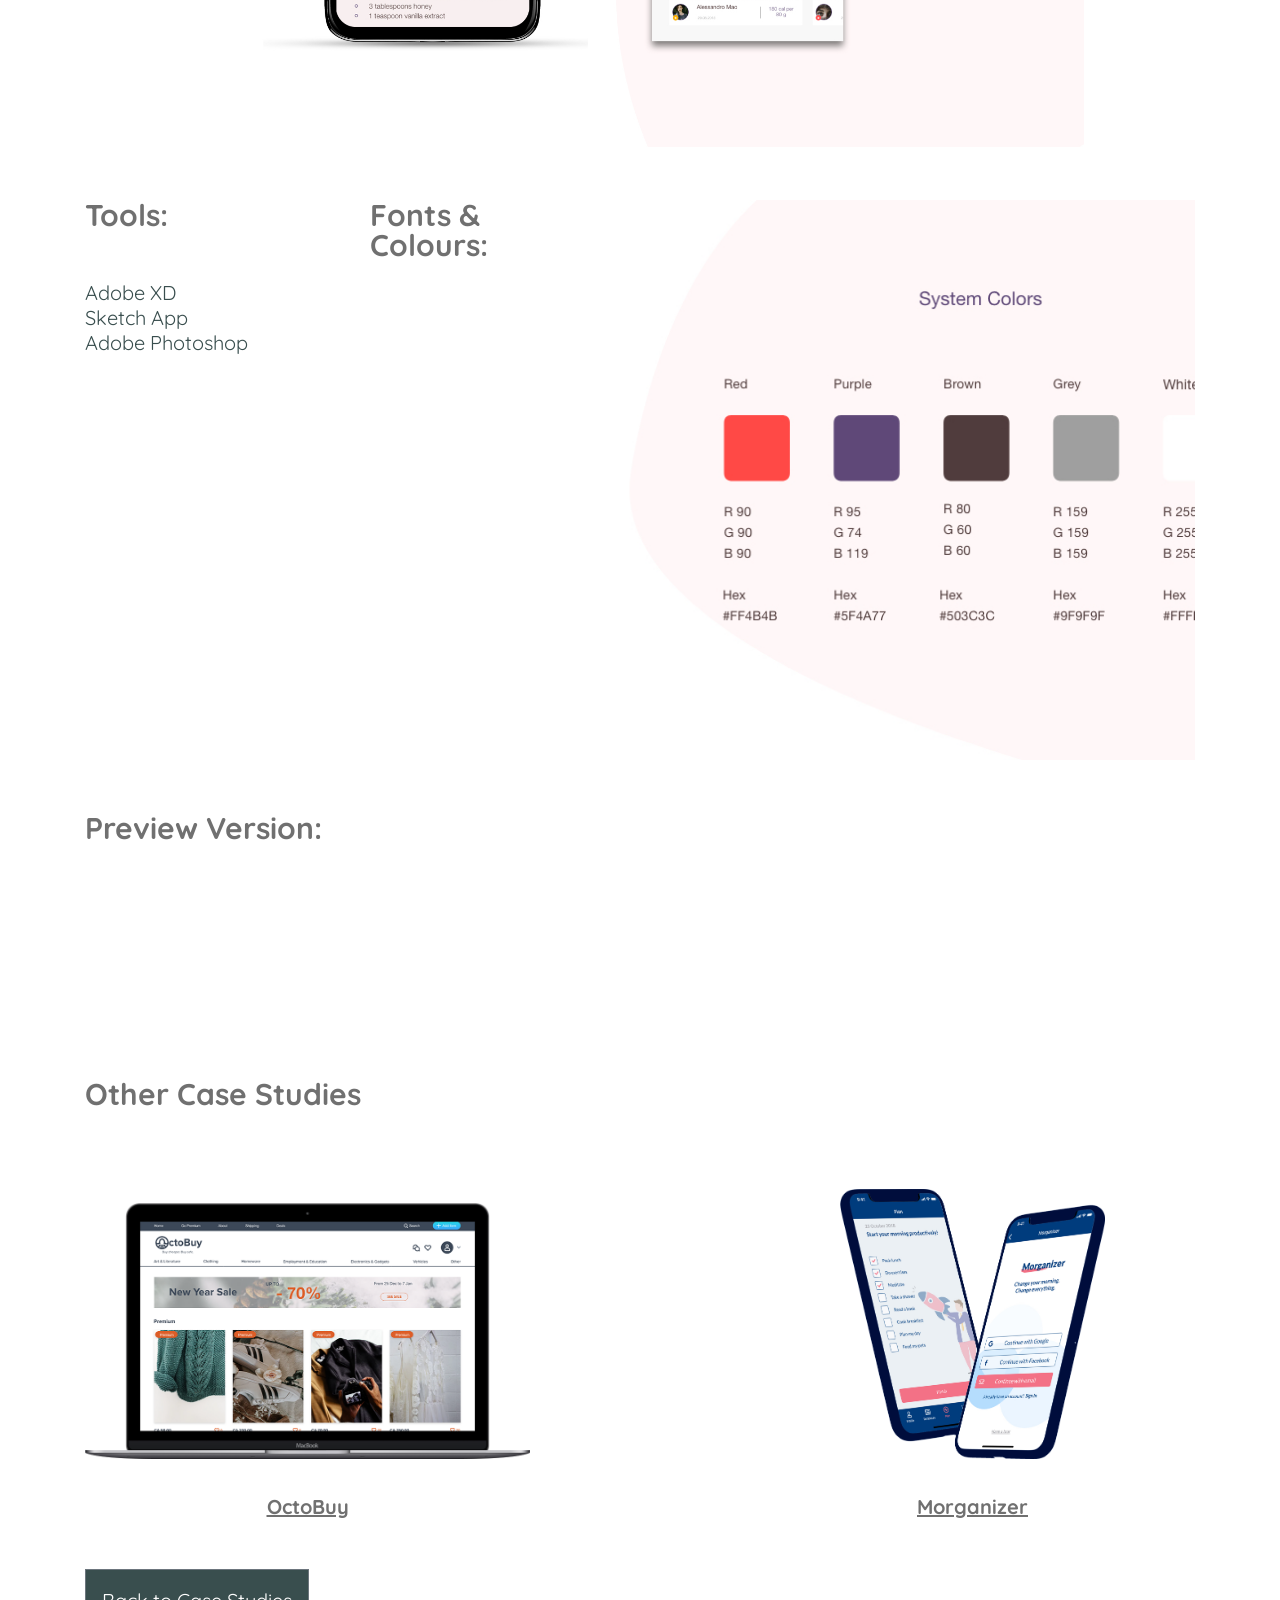
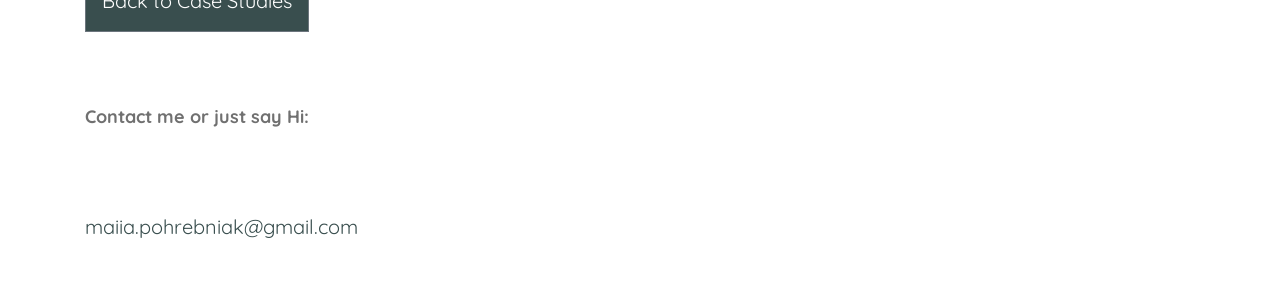
==== commit be4a6113: "Hide some case studies, update the email." ====
--- a/beam.html
+++ b/beam.html
@@ -205,7 +205,7 @@
                     </div>
                     <div class="contacts-block">
                         <!--<h3 class="contacts-title">E-mail:</h3>-->
-                        <div class="contacts-text">maya.pogrebnyak@gmail.com</div>
+                        <div class="contacts-text">maiia.pohrebniak@gmail.com</div>
                     </div>
 
                 </div>
